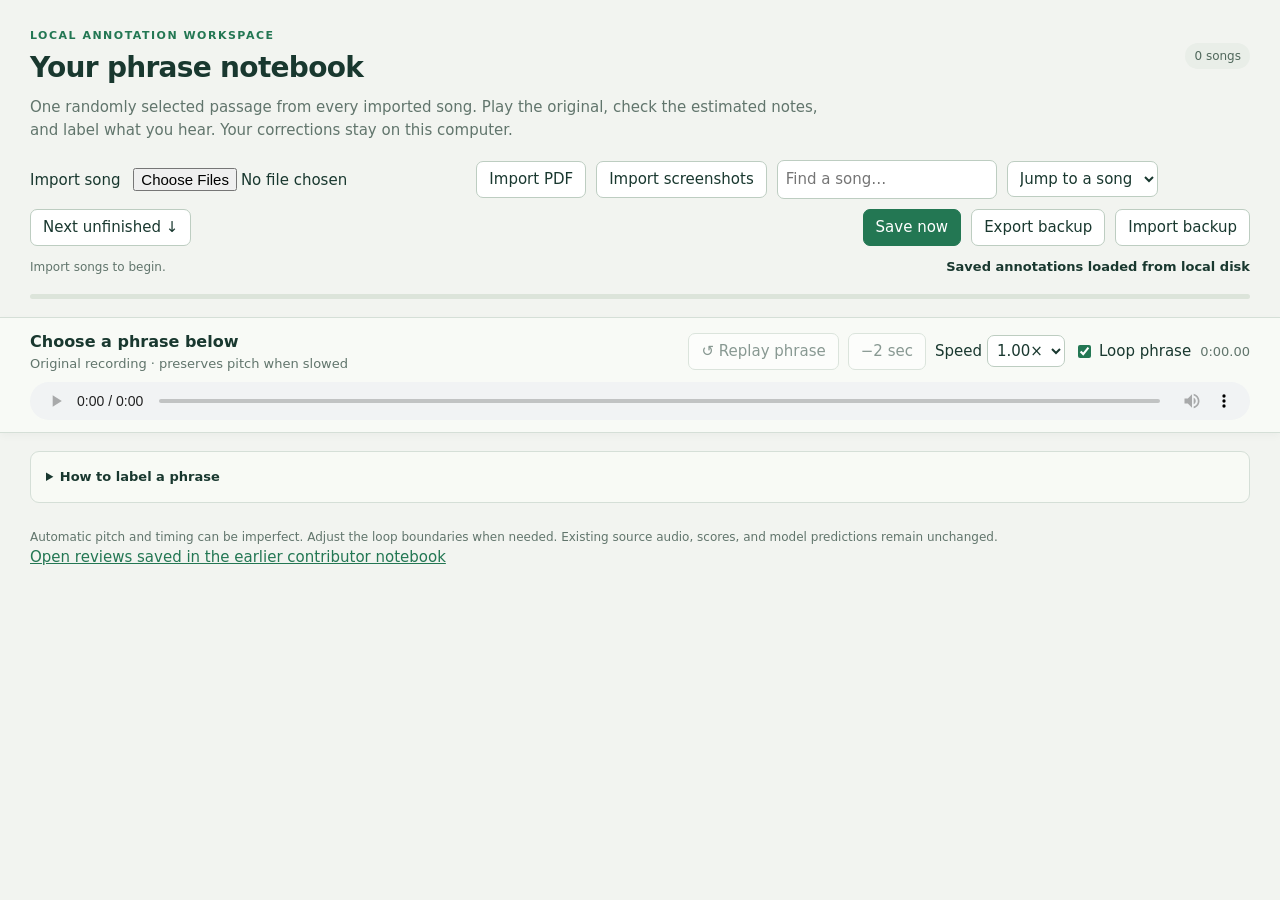
==== index.html @ 93562439 "Recover tied heads and filter accidental and beam shapes against each staff" ====
<!doctype html>
<html lang="en">
<head>
<meta charset="utf-8"><meta name="viewport" content="width=device-width, initial-scale=1">
<title>Phrase notebook · music annotation</title>
<style>
:root{color-scheme:light;--bg:#f2f4f0;--paper:#fff;--ink:#19382f;--muted:#61756c;--line:#d5dfd7;--green:#237753;--pale:#e5f0e7;--amber:#97610c;--soft:#fff3dc;--danger:#a33131;--shadow:0 6px 25px #18382b0b}
*{box-sizing:border-box}html{scroll-behavior:smooth;scroll-padding-top:230px}body{margin:0;background:var(--bg);color:var(--ink);font:15px/1.5 system-ui,-apple-system,"Segoe UI",sans-serif}button,input,select,textarea{font:inherit}button,select,input[type=number],input[type=search],input[type=text],textarea{border:1px solid #bdcdc1;border-radius:7px;background:white;color:var(--ink)}button{padding:8px 12px;cursor:pointer;line-height:1.3}button:hover{border-color:var(--green);background:#f0f6ef}button:focus-visible,a:focus-visible,input:focus-visible,select:focus-visible,textarea:focus-visible{outline:3px solid #8ab99b;outline-offset:2px}button:disabled{opacity:.5;cursor:default}button.primary{background:var(--green);color:white;border-color:var(--green)}button.primary:hover{background:#1b6445}input,select{padding:7px 8px}input[type=checkbox]{accent-color:var(--green)}textarea{padding:9px;resize:vertical}a{color:var(--green)}h1,h2,h3,p{margin:0}h1{font-size:28px;letter-spacing:-.7px;line-height:1.2}h2{font-size:22px;letter-spacing:-.4px}h3{font-size:15px}.muted{color:var(--muted)}.small{font-size:12px}.row{display:flex;align-items:center;flex-wrap:wrap;gap:9px}.between{justify-content:space-between}.grow{flex:1}.pill{display:inline-flex;align-items:center;border-radius:99px;background:#e9eee8;color:#50685c;font-size:12px;padding:4px 9px;white-space:nowrap}.pill.warn{background:var(--soft);color:var(--amber)}.pill.good{background:#dcefdc;color:#2d663d}.top{max-width:1480px;margin:auto;padding:28px 30px 18px}.eyebrow{letter-spacing:1.5px;text-transform:uppercase;font-size:11px;font-weight:700;color:var(--green);margin-bottom:6px}.intro{max-width:800px;margin-top:12px}.toolbar{margin-top:19px;gap:10px}.toolbar input{min-width:220px}.toolbar select{max-width:310px}.save-status{font-weight:600;font-size:13px}.save-status.error{color:var(--danger)}.save-status.pending{color:var(--amber)}.progress-track{height:5px;background:#dce4da;border-radius:4px;margin-top:17px;overflow:hidden}.progress-track span{display:block;background:var(--green);height:100%;transition:width .2s;width:0}.player-shell{position:sticky;top:0;z-index:20;background:#f8faf6f5;backdrop-filter:blur(12px);border-top:1px solid var(--line);border-bottom:1px solid var(--line);box-shadow:0 3px 8px #00000008}.player{max-width:1480px;margin:auto;padding:12px 30px}.player audio{display:block;width:100%;height:38px;margin-top:9px}.player-title{font-weight:700;font-size:16px}.time-display{font-variant-numeric:tabular-nums;font-size:13px;color:var(--muted)}.speed-label,.loop-label{display:flex;gap:5px;align-items:center}.player select{padding:5px}.notice{max-width:1420px;margin:14px auto 0;padding:13px 17px;border:1px solid #d3ad5c;background:#fff3da;border-radius:9px;color:#664a18}.notice[hidden]{display:none}main{max-width:1480px;margin:auto;padding:18px 30px 80px}.clip{background:white;border:1px solid var(--line);border-radius:14px;margin:0 0 24px;box-shadow:var(--shadow);overflow:hidden;scroll-margin-top:185px}.clip-header{padding:20px 24px 16px;border-bottom:1px solid var(--line)}.clip-order{font-size:12px;text-transform:uppercase;letter-spacing:1px;color:var(--muted);margin-bottom:3px}.clip-title-line{display:flex;gap:15px;align-items:center;justify-content:space-between}.clip-info{margin-top:9px;max-width:1100px;font-size:13px;color:var(--muted)}.clip-controls{margin-top:14px}.boundary{display:flex;align-items:center;gap:5px;color:var(--muted);font-size:12px}.boundary input{width:86px;padding:5px;font-variant-numeric:tabular-nums}.boundary button{padding:5px 8px}.clip-body{padding:18px 24px 22px}.lyrics{background:#f5f7f2;border:1px solid #e2e7dd;border-radius:8px;padding:12px 15px;margin-bottom:15px}.lyrics summary{cursor:pointer;font-weight:600}.lyric-line{padding-top:9px;max-width:1100px}.lyric-line button{font-size:11px;padding:3px 6px;margin-right:6px}.score-wrap{background:#fff;overflow-x:auto;border:1px solid #e1e7df;border-radius:8px;margin-bottom:12px}.score{position:relative;width:100%;min-width:650px}.score>img{display:block;width:100%;height:auto}.score .head-hit{position:absolute;transform:translate(-50%,-50%);padding:0;background:transparent;border:2px solid transparent;border-radius:5px;min-width:13px;min-height:15px;width:1.5%;height:8%;max-height:35px}.score .head-hit:hover,.score .head-hit.selected{border-color:#377d62;background:#2f9d5c25}.score .head-hit.playing{background:#49bd4c45;border-color:#38923d}.score-label{position:absolute;transform:translate(-50%,-50%);font-size:clamp(10px,1vw,13px);padding:2px 5px;line-height:1.2;border:1px solid #d1dcd3;border-radius:4px;max-width:105px;white-space:nowrap;overflow:hidden;text-overflow:ellipsis;color:#527160;background:#f1f6ee;min-width:18px;min-height:18px}.score-label.edited{color:#1b6445;border-color:#91b8a0;background:#e9f5e9}.score-label.uncertain{color:#8a5a12;background:#fff2d9;border-color:#dfc38a}.score-label.selected{outline:2px solid #367959;outline-offset:1px}.score-label.playing{background:#b5e7b4;border-color:#318333}.reference-note{font-size:12px;color:var(--muted);margin-bottom:12px}.table-wrap{overflow:auto;max-height:440px;border:1px solid var(--line);border-radius:9px;scrollbar-gutter:stable}table{border-collapse:separate;border-spacing:0;width:100%;min-width:1010px;font-size:13px}thead{position:sticky;top:0;z-index:2;background:#f2f6ee}th{font-weight:600;color:#506757;text-align:left;padding:10px 8px;border-bottom:1px solid var(--line);white-space:nowrap}td{padding:7px 7px;border-bottom:1px solid #e7ece5;vertical-align:top}tr:last-child td{border-bottom:0}tr.selected td{background:#eef6e9}tr.playing td{box-shadow:inset 0 2px #b8dfb9,inset 0 -2px #b8dfb9}td input,td select{width:100%;min-width:65px;padding:6px;font-size:13px}td input.syllable{min-width:145px}td input.pitch{min-width:75px;width:90px}td select.relation{min-width:160px}td select.status{min-width:118px}.note-number{padding:5px 8px;background:#edf3e9;border-color:#d2dfce;font-variant-numeric:tabular-nums}.reference-pitch{font-weight:650;font-size:14px}.reference-time{font-size:11px;color:var(--muted);white-space:nowrap}.suggestion{font-size:11px;color:#7a735f;max-width:170px;margin-top:4px;line-height:1.3}.suggestion button{font-size:10px;padding:2px 4px;border:0;color:#7e642f;background:#fbf5e8;margin-left:3px}.row-comment{min-width:110px;font-size:12px}td.comment-cell input{min-width:130px}.card-footer{margin-top:15px;display:flex;align-items:center;justify-content:space-between;gap:12px;flex-wrap:wrap}.reviewed-label{display:flex;align-items:center;gap:7px;font-size:14px}.clip-comment{width:100%;margin-top:12px;min-height:45px;font-size:13px}.empty{padding:60px 20px;text-align:center;color:var(--muted)}.loading{padding:40px;text-align:center}.added-note{margin:12px 0;border:1px dashed #bad0bd;border-radius:8px;padding:12px;background:#f6f9f2}.added-note .row{align-items:flex-end}.added-note label{display:flex;flex-direction:column;font-size:12px;gap:4px}.added-note input[type=number]{width:90px}.added-note input[type=text]{width:150px}.added-note select{max-width:170px}.delete-added{color:var(--danger)}.help{padding:15px;border:1px solid var(--line);border-radius:9px;background:#f8faf5;margin-bottom:18px;font-size:13px}.help summary{cursor:pointer;font-weight:600}.help p{margin-top:8px;max-width:1050px}.save-mark{color:var(--green)}.nowrap{white-space:nowrap}[hidden]{display:none!important}footer{margin-top:25px;font-size:12px;color:var(--muted)}
@media(max-width:760px){.top{padding:22px 15px 15px}.player{padding:10px 15px}main{padding:15px 12px 70px}.clip-header,.clip-body{padding:15px}.clip-title-line{align-items:flex-start}h1{font-size:24px}h2{font-size:20px}.toolbar{align-items:stretch}.toolbar input{min-width:160px;width:100%}.toolbar select{max-width:none;width:100%}.player-title{font-size:14px}.clip-controls{gap:7px}.boundary{flex-wrap:wrap}.notice{margin:10px 12px}.score-label{font-size:10px}.clip{scroll-margin-top:210px}}
</style>
</head>
<body>


<header class="top">
 <div class="row between"><div><div class="eyebrow">Local annotation workspace</div><h1>Your phrase notebook</h1></div><span class="pill" id="overallCount">Loading songs…</span></div>
 <p class="intro muted">One randomly selected passage from every imported song. Play the original, check the estimated notes, and label what you hear. Your corrections stay on this computer.</p>
 <div class="row toolbar"><label class="primary">Import song <input type="file" id="songs" multiple accept="audio/*"></label><button type="button" data-picker="score">Import PDF</button><button type="button" data-picker="images">Import screenshots</button><input type="file" hidden id="scoreFirst" multiple accept=".pdf,.musicxml,.xml,.png,.jpg,.jpeg,.webp" title="Choose a score or select screenshot pages together in filename order"><label id="pairSongLabel" hidden>Import matching song <input type="file" id="pairSong" accept="audio/*"></label><input id="search" type="search" aria-label="Find a song" placeholder="Find a song…"><select id="jump" aria-label="Jump to a song"><option value="">Jump to a song</option></select><button id="next">Next unfinished ↓</button><span class="grow"></span><button id="save" class="primary">Save now</button><button id="export">Export backup</button><button id="import">Import backup</button><input id="importFile" type="file" accept="application/json,.json" hidden></div>
 <div class="row between" style="margin-top:11px"><span id="progressText" class="muted small">Preparing your workspace…</span><span id="saveStatus" class="save-status" role="status" aria-live="polite">Connecting to local storage…</span></div>
 <div class="progress-track" aria-hidden="true"><span id="progressBar"></span></div>
</header>
<section class="player-shell" aria-label="Shared audio player"><div class="player">
 <div class="row"><div class="grow"><div id="playerTitle" class="player-title">Choose a phrase below</div><div id="playerRange" class="time-display">Original recording · preserves pitch when slowed</div></div><button id="replay" disabled>↺ Replay phrase</button><button id="back" disabled>−2 sec</button><label class="speed-label">Speed <select id="speed" aria-label="Playback speed"><option value="0.5">0.50×</option><option value="0.65">0.65×</option><option value="0.75">0.75×</option><option value="0.85">0.85×</option><option value="1" selected>1.00×</option></select></label><label class="loop-label"><input type="checkbox" id="loop" checked> Loop phrase</label><span id="clock" class="time-display">0:00.00</span></div>
 <audio id="audio" controls preload="metadata"></audio>
</div></section>
<div id="recovery" class="notice" hidden><p id="recoveryText"></p><div class="row" style="margin-top:8px"><button id="restoreBackup">Restore browser backup</button><button id="keepDisk">Keep saved disk copy</button><button id="exportRecovery">Export browser backup first</button></div></div>
<div id="conflict" class="notice" hidden><p>Another window saved newer work. Autosave is paused to avoid overwriting it. Export your current work before reloading the saved copy.</p><div class="row" style="margin-top:8px"><button id="exportConflict">Export my current work</button><button id="reloadDisk">Reload saved copy</button></div></div>
<div id="message" class="notice" role="alert" hidden></div>
<main><details class="help"><summary>How to label a phrase</summary><p>Click a numbered marker above the staff to select its note. Enter the syllable you hear, then choose whether it starts a new syllable, repeats the pitch, continues the same note, or moves to a new pitch on the same syllable. Keep a repeated label on each note of a run. A tie across a barline is one continuing note.</p><p>Automatic suggestions are shown separately and are never marked correct for you. Use “Uncertain” when needed. The written pitch belongs to the supplied score; you can record a different sung pitch without changing that score. Add a missing sung note if the reference omits it. Mark a phrase reviewed when you have finished listening and checking it.</p><p>Edits are saved automatically to local disk while the server is running, with a browser recovery copy and downloadable backups. Annotations are not automatically used for training.</p></details><div id="clips" class="loading">Loading phrases and your saved annotations…</div><footer>Automatic pitch and timing can be imperfect. Adjust the loop boundaries when needed. Existing source audio, scores, and model predictions remain unchanged.</footer><p><a href="legacy.html">Open reviews saved in the earlier contributor notebook</a></p></main>
<script src="vendor/abcjs-basic-min.js"></script><script>
'use strict';
const $=id=>document.getElementById(id),audio=$('audio'),esc=v=>String(v??'').replace(/[&<>"']/g,c=>({'&':'&amp;','<':'&lt;','>':'&gt;','"':'&quot;',"'":'&#39;'}[c]));
const KEY='musicsheet-contributor-notebook-v2',RELATIONS=[['unknown','Uncertain relationship'],['syllabic_attack','New attack (default)'],['repeat','Same pitch, new attack'],['melisma_transition','Same syllable, new pitch'],['continuation','Continue same note'],['instrumental','Non-vocal / instrumental']],STATUSES=[['unreviewed','Not reviewed'],['confirmed','Confirmed by me'],['uncertain','Uncertain'],['omit','Omit from vocal line']];
let manifest,clips=[],clipMap=new Map(),noteMap=new Map(),state={records:{},clips:{},settings:{}},revision=0,dirty=false,changeSeq=0,saving=false,saveTimer=null,conflicted=false,recovering=false,recoveryCopy=null,active=null,selected=null,loadToken=0,lastActiveSignature='',lastBackupWarning=false;
const stamp=n=>{n=Math.max(0,Number(n)||0);return `${Math.floor(n/60)}:${(n%60).toFixed(2).padStart(5,'0')}`};
const opts=(values,current)=>values.map(([value,label])=>`<option value="${esc(value)}" ${value===current?'selected':''}>${esc(label)}</option>`).join('');
function announce(text,error=false){$('message').textContent=text;$('message').hidden=!text;if(error)$('message').scrollIntoView({block:'nearest'})}
function status(text,kind=''){$('saveStatus').textContent=text;$('saveStatus').className='save-status '+kind}
function validData(d){return d&&typeof d==='object'&&!Array.isArray(d)&&d.records&&typeof d.records==='object'&&!Array.isArray(d.records)&&d.clips&&typeof d.clips==='object'&&!Array.isArray(d.clips)&&(!d.settings||(typeof d.settings==='object'&&!Array.isArray(d.settings)))}
function copy(v){return JSON.parse(JSON.stringify(v))}
function withRelationDefault(r={}){return r.relation?r:{...r,relation:'syllabic_attack',relation_source:'annotation_default'}}
function record(id){return withRelationDefault(state.records[id])}
function clipState(id){return state.clips[id]||{}}
function bounds(clip){const s=clipState(clip.id);return {start:Number.isFinite(+s.start_s)?+s.start_s:clip.start_s,end:Number.isFinite(+s.end_s)?+s.end_s:clip.end_s}}
function backup(){if(recovering)return false;try{localStorage.setItem(KEY,JSON.stringify({schema_version:1,manifest_version:manifest?.version,revision,dirty,updated_at:new Date().toISOString(),data:state}));return true}catch(e){if(!lastBackupWarning){announce('Browser recovery storage is unavailable. Disk saving still works while the local server is connected. Export a backup before closing.');lastBackupWarning=true}return false}}
function changed(){dirty=true;changeSeq++;backup();status(conflicted?'Save conflict — export or reload':recovering?'Choose which saved copy to use':'Unsaved changes · browser recovery updated','pending');clearTimeout(saveTimer);if(!conflicted&&!recovering)saveTimer=setTimeout(save,650);updateProgress()}
async function save(){clearTimeout(saveTimer);if(!dirty){if(!saving&&!conflicted&&!recovering)status('Saved to local disk');return}if(saving||conflicted||recovering)return;saving=true;const seq=changeSeq;status('Saving to local disk…','pending');try{const res=await writeReview(revision,copy(state));const payload=res;if(res.status===409){conflicted=true;$('conflict').hidden=false;status('Save conflict · autosave paused','error');return}if(!res.ok)throw Error(payload.error||`Save failed (${res.status})`);if(!Number.isInteger(payload.revision))throw Error('Save response did not include a revision');revision=payload.revision;if(seq===changeSeq)dirty=false;backup();status(dirty?'Newer edits waiting to save…':'Saved to local disk · '+new Date().toLocaleTimeString([], {hour:'2-digit',minute:'2-digit'}),dirty?'pending':'')}catch(e){status('Not saved to disk · browser backup only','error');announce('Local disk save failed: '+e.message+'. Keep this tab open or export a backup. “Save now” retries.')}finally{saving=false;if(dirty&&!conflicted&&!recovering&&seq!==changeSeq)saveTimer=setTimeout(save,100)}}
function metadata(clip,n){return {clip_id:clip.id,song_id:clip.song_id,note_id:n.id,reference_pitch:n.pitch,reference_midi:n.midi,reference_measure:n.measure,source_start_s:n.start_s,source_end_s:n.end_s,source_hashes:clip.source_hashes||{}}}
function editNote(clip,id,field,value){const n=noteMap.get(id)?.note;if(!n)return;state.records[id]={...metadata(clip,n),...record(id),[field]:value,...(field==='relation'?{relation_source:'user_explicit'}:{}),updated_at:new Date().toISOString()};changed();updateMarkers(id)}
function editClip(id,field,value){state.clips[id]={...clipState(id),[field]:value,updated_at:new Date().toISOString()};changed()}
function noteRow(clip,n){const r=record(n.id),suggest=n.suggested_label&&n.suggested_label!=='?'?n.suggested_label:'';return `<tr data-note-row="${esc(n.id)}"><td><button class="note-number" data-select="${esc(n.id)}" aria-label="Select note ${esc(n.index)}">${esc(n.index)}</button>${clip.pdfReference && /:[0-9a-f]{8}-[0-9a-f-]{27}$/i.test(n.id)?'<button data-remove-pin="'+esc(n.id)+'">Remove marker</button>':''}</td><td><div class="reference-pitch">${esc(n.pitch||'Unknown')}</div><div class="reference-time">${stamp(n.start_s)}</div></td><td><input class="syllable" type="text" data-field="syllable" data-note="${esc(n.id)}" value="${esc(r.syllable||'')}" placeholder="What you hear" aria-label="Syllable for note ${n.index}"><div class="suggestion">${suggest?`Suggestion: ${esc(suggest)} <button data-use="${esc(n.id)}">Use</button>`:'No automatic suggestion'}</div></td><td><input class="pitch" type="text" data-field="sung_pitch" data-note="${esc(n.id)}" value="${esc(r.sung_pitch||'')}" placeholder="e.g. B♭3" aria-label="Sung pitch override for note ${n.index}"></td><td><select class="relation" data-field="relation" data-note="${esc(n.id)}" aria-label="Relationship for note ${n.index}">${opts(RELATIONS,r.relation||'syllabic_attack')}</select></td><td><select class="status" data-field="status" data-note="${esc(n.id)}" aria-label="Review status for note ${n.index}">${opts(STATUSES,r.status||'unreviewed')}</select></td><td class="comment-cell"><input type="text" data-field="comment" data-note="${esc(n.id)}" value="${esc(r.comment||'')}" placeholder="Optional note" aria-label="Comment for note ${n.index}"></td></tr>`}
function addedHTML(clip){const list=Object.entries(state.records).filter(([id,r])=>r.clip_id===clip.id&&r.added);return list.map(([id,r])=>`<div class="added-note" data-added="${esc(id)}"><div class="row"><span class="pill">Added sung note</span><label>Start (seconds)<input type="number" min="0" step="0.01" data-added-field="start_s" data-id="${esc(id)}" value="${esc(r.start_s??'')}"></label><label>End (seconds)<input type="number" min="0" step="0.01" data-added-field="end_s" data-id="${esc(id)}" value="${esc(r.end_s??'')}"></label><label>Pitch<input type="text" data-added-field="sung_pitch" data-id="${esc(id)}" value="${esc(r.sung_pitch||'')}" placeholder="e.g. F4"></label><label>Syllable<input type="text" data-added-field="syllable" data-id="${esc(id)}" value="${esc(r.syllable||'')}" placeholder="What you hear"></label><label>Relationship<select data-added-field="relation" data-id="${esc(id)}">${opts(RELATIONS,r.relation||'syllabic_attack')}</select></label><label>Status<select data-added-field="status" data-id="${esc(id)}">${opts(STATUSES,r.status||'uncertain')}</select></label><button data-hear-added="${esc(id)}">Hear</button><button class="delete-added" data-delete-added="${esc(id)}" aria-label="Remove added note">Remove</button></div></div>`).join('')}
function imageHTML(image){const width=image.width||1200,height=image.height||400;return `<div class="score-wrap"><div class="score"><img loading="lazy" src="${esc(image.url)}" width="${width}" height="${height}" alt="Estimated melody">${(image.notes||[]).map(n=>{const r=record(n.id),text=r.syllable||String(n.number ?? ((noteMap.get(n.id)?.note.index)||'?'));const x=n.label_x??n.x,y=n.label_y??Math.max(12,n.y-30);return `<button class="score-label ${r.syllable?'edited':''} ${r.status==='uncertain'?'uncertain':''}" data-select="${esc(n.id)}" data-marker="${esc(n.id)}" style="left:${x/width*100}%;top:${y/height*100}%" title="${esc(text)}" aria-label="Label for note ${esc(n.number??'')}: ${esc(text)}">${esc(text)}</button><button class="head-hit" data-select="${esc(n.id)}" data-head="${esc(n.id)}" style="left:${n.x/width*100}%;top:${n.y/height*100}%" aria-label="Select original note ${esc(n.number??'')}"></button>`}).join('')}</div></div>`}
function clipHTML(c,i){const b=bounds(c),saved=clipState(c.id);return `<article class="clip" id="clip-${i}" data-clip="${esc(c.id)}"><div class="clip-header"><div class="clip-order">Phrase ${i+1} of ${clips.length}</div><div class="clip-title-line"><h2>${esc(c.title)}</h2><span class="pill clip-progress" data-progress="${esc(c.id)}"></span></div><p class="clip-info">${esc(c.selection_note||'Randomly selected musical passage.')} <span class="nowrap">${stamp(c.start_s)}–${stamp(c.end_s)}</span></p><p class="clip-info"><b>${esc(c.score_role||'Reference score')}</b>${c.alignment_note?' · '+esc(c.alignment_note):''}</p><div class="row clip-controls"><button class="primary" data-play="${esc(c.id)}">▶ Play phrase</button><button data-context="${esc(c.id)}">Hear with context</button>${c.source_hashes?.score_sha256?'<a href="'+esc(originalAnnotatorURL(c.song_id,c.source_hashes.score_sha256))+'" target="_blank" rel="noopener">Open local original annotator</a>':''}${c.pdfReference&&c.fullScorePages?'<button data-recheck="'+esc(c.id)+'">Check for missing half notes</button>':''}<button data-more="${esc(c.id)}">Pick a random passage</button><button data-delete-song="${esc(c.id)}">Delete phrase</button><span class="grow"></span><label class="boundary">Loop start <input type="number" min="0" step="0.1" value="${b.start.toFixed(2)}" data-boundary="start_s" data-clip-id="${esc(c.id)}" aria-label="Loop start for ${esc(c.title)}"></label><label class="boundary">End <input type="number" min="0" step="0.1" value="${b.end.toFixed(2)}" data-boundary="end_s" data-clip-id="${esc(c.id)}" aria-label="Loop end for ${esc(c.title)}"></label><button data-reset-bounds="${esc(c.id)}" class="small">Reset loop</button></div></div><div class="clip-body"><div class="row"><button type="button" data-picker="score">Import PDF</button><button type="button" data-picker="images">Import screenshots</button><input type="file" hidden data-sheet="${esc(c.id)}" multiple accept=".pdf,.musicxml,.xml,.png,.jpg,.jpeg,.webp" title="Choose a score or select screenshot pages together in filename order"><label>Score starts in recording (s) <input type="number" data-offset step="0.1" value="0" style="width:6em"></label></div>${c.lyrics?.length?`<details class="lyrics"><summary>Extracted lyrics for this passage <span class="small muted">· automatic draft</span></summary>${c.lyrics.map(l=>`<div class="lyric-line"><button data-seek="${l.start_s}" data-song="${esc(c.id)}">${stamp(l.start_s)}</button>${esc(l.text)}${l.chunks?`<div class="small muted">${esc(l.chunks)}</div>`:''}</div>`).join('')}</details>`:'<p class="reference-note">No extracted lyric draft is available for this passage. Enter what you hear directly.</p>'}<p class="reference-note">Click a numbered label to select its note below. Check each estimated pitch against the recording. Relationships default to new attack; change repeats, runs, and continuations as needed. Tied printed heads can share a number.</p>${c.pdfReference?'<p>Click a numbered note to label it. To add a missing marker, pause at its attack. <label><input type="checkbox" data-place-pin> Place a missing marker</label></p>':''}${c.phraseImages&&!c.pdfReference?'<p>Estimated notes for this audio phrase</p>'+ (c.phraseImages.map(imageHTML).join('')||'<p>No stable pitches detected. Add a missing sung note below.</p>'):''}${c.phraseImages&&!c.pdfReference?'':c.images?.length?c.images.map((image,i)=>'<div data-score-page="'+i+'">'+imageHTML(image)+'</div>').join(''):'<p class="notice">Import the matching reference score above to annotate its written melody.</p>'}<div class="row between" style="margin:15px 0 8px"><h3>Note → syllable annotations</h3><span class="small muted">Auto-saves as you edit</span></div><details data-bulk><summary>Paste lyrics in note order</summary><p>Korean splits by syllable block; English splits by word. Use | between labels to set the groups yourself.</p><textarea data-lyrics-paste rows="3" aria-label="Lyrics to assign"></textarea><label><input type="checkbox" data-echoes> Include parenthesized lyrics</label><p data-preview aria-live="polite"></p><button data-assign disabled>Fill empty labels</button></details><div class="table-wrap"><table><thead><tr><th>#</th><th>Written note / source time</th><th>Your syllable</th><th>Sung pitch, if different</th><th>Relationship</th><th>Your review</th><th>Comment</th></tr></thead><tbody>${c.notes.filter(n=>!c.pdfReference||c.images.some(image=>image.notes.some(pin=>pin.id===n.id))).map(n=>noteRow(c,n)).join('')}</tbody></table></div><div data-added-list="${esc(c.id)}">${addedHTML(c)}</div><div class="card-footer"><button data-add="${esc(c.id)}">+ Add a missing sung note</button><label class="reviewed-label"><input type="checkbox" data-reviewed="${esc(c.id)}" ${saved.reviewed?'checked':''}> I have finished reviewing this phrase</label></div><textarea class="clip-comment" rows="2" data-clip-comment="${esc(c.id)}" placeholder="Anything about this phrase: missing words, an ad-lib, a timing issue, or something uncertain…" aria-label="Comments for ${esc(c.title)}">${esc(saved.comment||'')}</textarea></div></article>`}
function render(){noteMap=new Map();clips.forEach(c=>c.notes.forEach(n=>noteMap.set(n.id,{clip:c,note:n})));$('clips').className='';$('clips').innerHTML=clips.map(clipHTML).join('');$('jump').innerHTML='<option value="">Jump to a song</option>'+clips.map((c,i)=>`<option value="${i}">${i+1}. ${esc(c.title)}</option>`).join('');updateProgress();filter();highlight()}
function updateProgress(){if(!clips.length)return;const done=clips.filter(c=>clipState(c.id).reviewed).length;const total=clips.reduce((a,c)=>a+c.notes.length,0);const marked=clips.reduce((a,c)=>a+c.notes.filter(n=>['confirmed','uncertain','omit'].includes(record(n.id).status)).length,0);$('overallCount').textContent=`${clips.length} songs · ${total} note events`;$('progressText').textContent=`${done} / ${clips.length} phrases reviewed · ${marked} / ${total} notes assessed`;$('progressBar').style.width=(100*done/clips.length)+'%';document.querySelectorAll('[data-progress]').forEach(e=>{const c=clipMap.get(e.dataset.progress),n=c.notes.filter(n=>['confirmed','uncertain','omit'].includes(record(n.id).status)).length,complete=clipState(c.id).reviewed;e.textContent=complete?'✓ Phrase reviewed':`${n} / ${c.notes.length} notes assessed`;e.classList.toggle('good',!!complete)})}
function updateMarkers(id){const r=record(id);document.querySelectorAll('[data-marker]').forEach(e=>{if(e.dataset.marker!==id)return;const n=noteMap.get(id)?.note;e.textContent=r.syllable||String(n?.index??'?');e.title=(r.syllable||'Unlabeled')+' · '+(r.status||'unreviewed');e.classList.toggle('edited',!!r.syllable);e.classList.toggle('uncertain',r.status==='uncertain')})}
function filter(){const q=$('search').value.toLowerCase().trim();document.querySelectorAll('[data-clip]').forEach(e=>{const c=clipMap.get(e.dataset.clip);e.hidden=!!q&&!c.title.toLowerCase().includes(q)})}
function scrollToClip(c){const i=clips.indexOf(c);$('search').value='';filter();$('jump').value=String(i);$('clip-'+i)?.scrollIntoView({behavior:'smooth',block:'start'})}
function speed(){audio.playbackRate=+$('speed').value;audio.preservesPitch=true;if('mozPreservesPitch'in audio)audio.mozPreservesPitch=true;if('webkitPreservesPitch'in audio)audio.webkitPreservesPitch=true}
function showPlayer(){if(!active)return;const b=bounds(active);$('playerTitle').textContent=active.title;$('playerRange').textContent=`Loop ${stamp(b.start)}–${stamp(b.end)} · original recording`;$('replay').disabled=false;$('back').disabled=false}
async function playClip(c,time=null,play=true,context=false){const token=++loadToken,wasSame=active?.id===c.id;active=c;showPlayer();const b=bounds(c),target=Math.max(0,time??b.start);if(context){$('loop').checked=false;state.settings.loop=false;changed()}if(!wasSame||!audio.getAttribute('src')){audio.pause();audio.src=c.audio_url;await new Promise((resolve,reject)=>{const ready=()=>{cleanup();resolve()},fail=()=>{cleanup();reject(Error('Audio could not load. Check that the local server is running.'))},cleanup=()=>{audio.removeEventListener('loadedmetadata',ready);audio.removeEventListener('error',fail)};audio.addEventListener('loadedmetadata',ready,{once:true});audio.addEventListener('error',fail,{once:true});audio.load()}).catch(e=>announce(e.message,true))}if(token!==loadToken)return;audio.currentTime=Math.min(target,Number.isFinite(audio.duration)?Math.max(0,audio.duration-.02):target);speed();if(play)try{await audio.play()}catch(e){announce('Press the audio play button to begin playback.')}highlight()}
function selectNote(id){const entry=noteMap.get(id);if(!entry)return;selected=id;const row=[...document.querySelectorAll('[data-note-row]')].find(e=>e.dataset.noteRow===id);document.querySelectorAll('.selected').forEach(e=>e.classList.remove('selected'));row?.classList.add('selected');document.querySelectorAll('[data-select]').forEach(e=>{if(e.dataset.select===id)e.classList.add('selected')});row?.scrollIntoView({block:'nearest',behavior:'smooth'});const input=row?.querySelector('.syllable');input?.focus({preventScroll:true});playClip(entry.clip,Math.max(bounds(entry.clip).start,entry.note.start_s-.25),false)}
function highlight(){if(!active)return;const t=audio.currentTime;const ids=new Set(active.notes.filter(n=>t>=n.start_s&&t<n.end_s).map(n=>n.id));const signature=active.id+':'+[...ids].join(',');$('clock').textContent=stamp(t);if(signature===lastActiveSignature)return;lastActiveSignature=signature;document.querySelectorAll('[data-head],[data-marker],[data-note-row]').forEach(e=>{const id=e.dataset.head||e.dataset.marker||e.dataset.noteRow;e.classList.toggle('playing',ids.has(id))})}
function addNote(c){const id=c.id+':added:'+crypto.randomUUID();const b=bounds(c),t=active?.id===c.id&&audio.currentTime>=b.start&&audio.currentTime<b.end?audio.currentTime:b.start;state.records[id]={added:true,note_id:id,clip_id:c.id,song_id:c.song_id,start_s:+t.toFixed(2),end_s:+Math.min(b.end,t+.3).toFixed(2),syllable:'',sung_pitch:'',relation:'syllabic_attack',relation_source:'annotation_default',status:'uncertain',source_hashes:c.source_hashes||{},updated_at:new Date().toISOString()};changed();refreshAdded(c);const el=[...document.querySelectorAll('[data-added]')].find(e=>e.dataset.added===id);el?.scrollIntoView({block:'nearest',behavior:'smooth'});el?.querySelector('[data-added-field="syllable"]')?.focus()}
function refreshAdded(c){const el=[...document.querySelectorAll('[data-added-list]')].find(e=>e.dataset.addedList===c.id);if(el)el.innerHTML=addedHTML(c)}
function download(data,name){const blob=new Blob([JSON.stringify(data,null,2)],{type:'application/json'}),url=URL.createObjectURL(blob),a=document.createElement('a');a.href=url;a.download=name;document.body.append(a);a.click();a.remove();setTimeout(()=>URL.revokeObjectURL(url),1000)}
function exported(data=state){return {schema_version:1,exported_at:new Date().toISOString(),dashboard_version:manifest?.version,selection_seed:manifest?.seed,revision,training_authorized:false,clips:clips.map(c=>({id:c.id,song_id:c.song_id,title:c.title,start_s:c.start_s,end_s:c.end_s,source_hashes:c.source_hashes})),data}}
function exportCurrent(){download(exported(),'phrase-annotations-'+new Date().toISOString().slice(0,10)+'.json')}
async function loadDisk(){return (await dbGet('settings','review'))||{revision:0,data:{records:{},clips:{},settings:{}}}}
function lockRecovery(locked){document.querySelectorAll('#clips input,#clips select,#clips textarea,#clips button').forEach(e=>e.disabled=locked);$('speed').disabled=locked;$('loop').disabled=locked;$('import').disabled=locked;$('save').disabled=locked}
function applyState(d){state={records:Object.fromEntries(Object.entries(d.records||{}).map(([id,r])=>[id,withRelationDefault(r)])),clips:d.clips||{},settings:d.settings||{}};$('speed').value=String(state.settings.speed||1);if(!$('speed').value)$('speed').value='1';$('loop').checked=state.settings.loop!==false;speed();render()}
document.addEventListener('click',e=>{const b=e.target.closest('button');if(!b)return;if(b.dataset.play)playClip(clipMap.get(b.dataset.play));if(b.dataset.context){const c=clipMap.get(b.dataset.context);playClip(c,Math.max(0,bounds(c).start-2),true,true)}if(b.dataset.select)selectNote(b.dataset.select);if(b.dataset.use){const entry=noteMap.get(b.dataset.use);editNote(entry.clip,entry.note.id,'syllable',entry.note.suggested_label);const row=[...document.querySelectorAll('[data-note-row]')].find(x=>x.dataset.noteRow===entry.note.id);if(row)row.querySelector('.syllable').value=entry.note.suggested_label}if(b.dataset.add)addNote(clipMap.get(b.dataset.add));if(b.dataset.deleteAdded){const r=state.records[b.dataset.deleteAdded];delete state.records[b.dataset.deleteAdded];changed();refreshAdded(clipMap.get(r.clip_id))}if(b.dataset.hearAdded){const r=state.records[b.dataset.hearAdded];playClip(clipMap.get(r.clip_id),Math.max(0,r.start_s-.3))}if(b.dataset.seek)playClip(clipMap.get(b.dataset.song),+b.dataset.seek);if(b.dataset.resetBounds){const c=clipMap.get(b.dataset.resetBounds);state.clips[c.id]={...clipState(c.id),start_s:c.start_s,end_s:c.end_s};changed();document.querySelectorAll('[data-boundary]').forEach(x=>{if(x.dataset.clipId===c.id)x.value=(x.dataset.boundary==='start_s'?c.start_s:c.end_s).toFixed(2)});showPlayer()}});
document.addEventListener('input',e=>{const el=e.target;if(el.dataset.note&&el.dataset.field){const entry=noteMap.get(el.dataset.note);editNote(entry.clip,el.dataset.note,el.dataset.field,el.value)}if(el.dataset.clipComment)editClip(el.dataset.clipComment,'comment',el.value);if(el.dataset.addedField){const numeric=['start_s','end_s'].includes(el.dataset.addedField),value=numeric?Number(el.value):el.value;if(numeric&&(!Number.isFinite(value)||value<0))return;state.records[el.dataset.id]={...record(el.dataset.id),[el.dataset.addedField]:value,...(el.dataset.addedField==='relation'?{relation_source:'user_explicit'}:{}),updated_at:new Date().toISOString()};changed()}});
document.addEventListener('change',e=>{const el=e.target;if(el.dataset.reviewed)editClip(el.dataset.reviewed,'reviewed',el.checked);if(el.dataset.boundary){const c=clipMap.get(el.dataset.clipId),b=bounds(c),value=Number(el.value),start=el.dataset.boundary==='start_s'?value:b.start,end=el.dataset.boundary==='end_s'?value:b.end;if(!Number.isFinite(value)||start<0||end<=start+.05){announce('Loop end must be after its start, and both values must be positive.');el.value=(el.dataset.boundary==='start_s'?b.start:b.end).toFixed(2);return}editClip(c.id,el.dataset.boundary,value);showPlayer()}});
$('search').oninput=filter;$('jump').onchange=()=>{if($('jump').value!=='')scrollToClip(clips[+$('jump').value])};$('next').onclick=()=>{const c=clips.find(c=>!clipState(c.id).reviewed);if(c)scrollToClip(c);else announce('All phrases are marked reviewed. Your notes are saved separately from training data.')};$('save').onclick=save;$('export').onclick=exportCurrent;$('exportConflict').onclick=exportCurrent;$('import').onclick=()=>$('importFile').click();
$('importFile').onchange=async()=>{const f=$('importFile').files[0];if(!f)return;try{if(f.size>10*1024*1024)throw Error('Backup is too large');const imported=JSON.parse(await f.text()),d=imported.data;if(imported.schema_version!==1||!validData(d))throw Error('This is not a supported annotation backup');const allowed=new Set(clips.map(c=>c.id)),records={},cs={};let skipped=0;for(const [id,r]of Object.entries(d.records)){if(!r||typeof r!=='object'||!allowed.has(r.clip_id)||(!noteMap.has(id)&&!r.added)){skipped++;continue}records[id]=r}for(const [id,r]of Object.entries(d.clips)){if(allowed.has(id)&&r&&typeof r==='object')cs[id]=r}const overlaps=Object.keys(records).filter(id=>state.records[id]);if(overlaps.length&&!confirm(`This backup replaces ${overlaps.length} existing note annotations. Export your current work first if needed. Continue?`))return;state={records:{...state.records,...records},clips:{...state.clips,...cs},settings:state.settings};changed();render();announce(`Imported ${Object.keys(records).length} note annotations.${skipped?' Skipped '+skipped+' entries from another selection.':''}`)}catch(e){announce('Could not import backup: '+e.message,true)}finally{$('importFile').value=''}};
$('speed').onchange=()=>{speed();state.settings.speed=+$('speed').value;changed()};$('loop').onchange=()=>{state.settings.loop=$('loop').checked;changed()};$('replay').onclick=()=>active&&playClip(active);$('back').onclick=()=>{if(active)audio.currentTime=Math.max(0,audio.currentTime-2)};audio.ontimeupdate=()=>{if(active&&$('loop').checked&&!audio.paused){const b=bounds(active);if(audio.currentTime>=b.end){audio.currentTime=b.start}}highlight()};audio.onended=()=>{if(active&&$('loop').checked)playClip(active)};audio.onerror=()=>announce('The recording could not load. Check that the local dashboard server is still running.');
$('restoreBackup').onclick=()=>{if(!recoveryCopy)return;applyState(recoveryCopy.data);recovering=false;$('recovery').hidden=true;lockRecovery(false);changed()};$('keepDisk').onclick=()=>{recovering=false;recoveryCopy=null;$('recovery').hidden=true;lockRecovery(false);dirty=false;backup();status('Saved disk copy loaded')};$('exportRecovery').onclick=()=>{if(recoveryCopy)download(exported(recoveryCopy.data),'phrase-browser-recovery.json')};$('reloadDisk').onclick=async()=>{try{const p=await loadDisk();revision=p.revision;conflicted=false;dirty=false;$('conflict').hidden=true;applyState(p.data);backup();status('Latest disk copy loaded')}catch(e){announce(e.message,true)}};
window.addEventListener('beforeunload',e=>{if(dirty){backup();e.preventDefault();e.returnValue=''}});document.addEventListener('visibilitychange',()=>{if(document.hidden&&dirty){backup();save()}});
async function init(){try{manifest={version:'contributor-v2',clips:await storedClips()};if(!Array.isArray(manifest.clips))throw Error('Dashboard has no clip list');clips=manifest.clips;clipMap=new Map(clips.map(c=>[c.id,c]));let cached;try{cached=JSON.parse(localStorage.getItem(KEY)||'null')}catch(e){}let disk;try{disk=await loadDisk();revision=disk.revision;applyState(disk.data);status('Saved annotations loaded from local disk')}catch(e){if(cached&&validData(cached.data)){applyState(cached.data);revision=Number.isInteger(cached.revision)?cached.revision:0;dirty=true;status('Offline · browser recovery loaded','error');announce('Local annotation storage is not reachable. Your browser recovery copy is loaded; export it before leaving.')}else{applyState({records:{},clips:{},settings:{}});status('Disk storage unavailable','error');announce(e.message+'. Edits will have a browser backup until disk saving reconnects.')}}if(disk&&cached?.dirty&&validData(cached.data)&&JSON.stringify(cached.data)!==JSON.stringify(disk.data)){recoveryCopy=cached;recovering=true;lockRecovery(true);$('recovery').hidden=false;$('recoveryText').textContent='This browser has unsaved work from '+new Date(cached.updated_at).toLocaleString()+'. Choose whether to restore it or keep the saved disk copy. The unsaved backup will not be overwritten until you choose.';status('Unsaved browser backup found','pending')}else if(disk){dirty=false;backup()}$('overallCount').textContent=clips.length+' songs';updateProgress()}catch(e){$('clips').className='empty';$('clips').textContent='Could not open the annotation notebook: '+e.message;status('Workspace failed to load','error')}}
</script><script src="printed-alignment.js?v=5"></script><script src="app.js?v=17"></script>
</body></html>
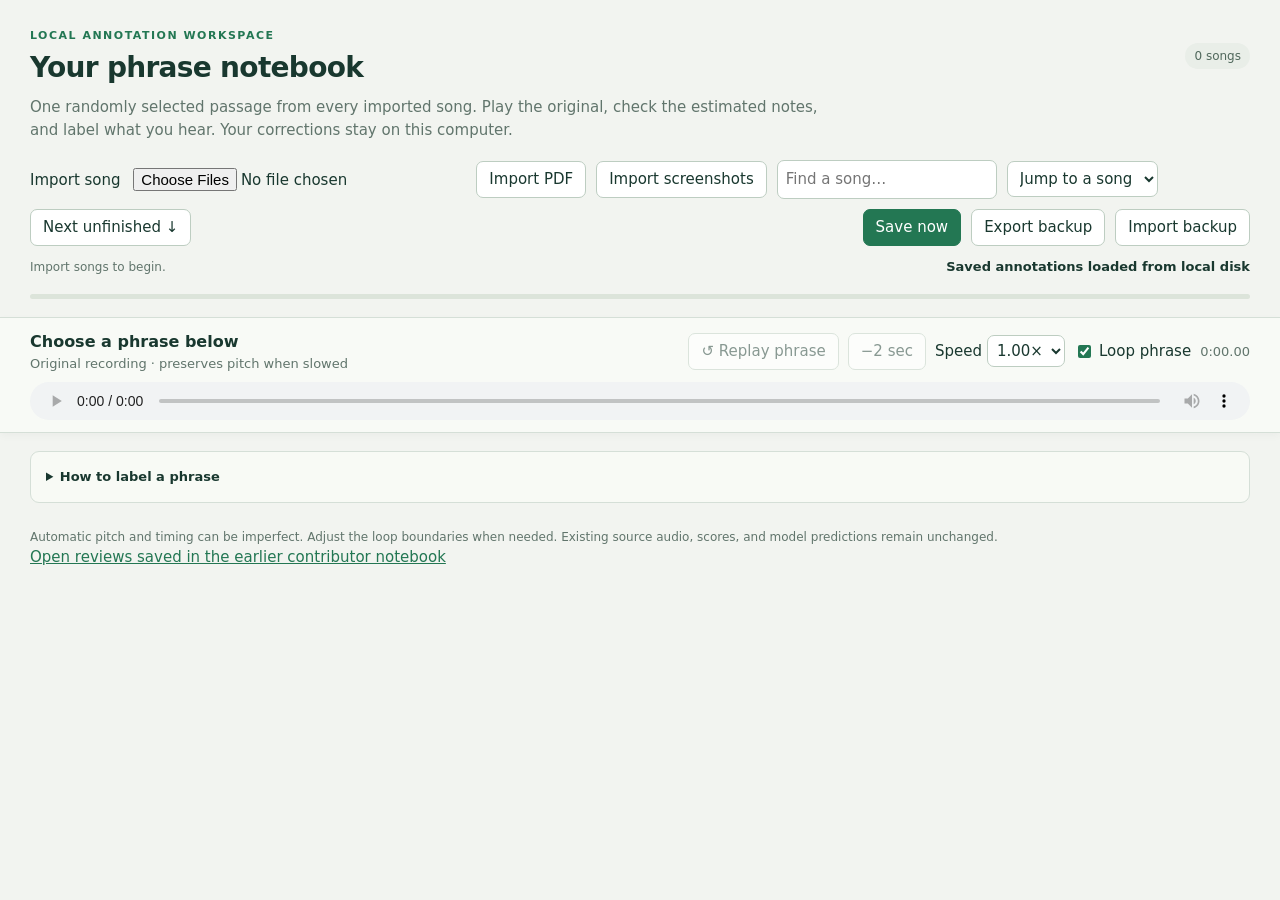
==== commit d856c053: "Detect tied open noteheads and reject the gap between final bar strokes" ====
--- a/index.html
+++ b/index.html
@@ -79,5 +79,5 @@
 $('restoreBackup').onclick=()=>{if(!recoveryCopy)return;applyState(recoveryCopy.data);recovering=false;$('recovery').hidden=true;lockRecovery(false);changed()};$('keepDisk').onclick=()=>{recovering=false;recoveryCopy=null;$('recovery').hidden=true;lockRecovery(false);dirty=false;backup();status('Saved disk copy loaded')};$('exportRecovery').onclick=()=>{if(recoveryCopy)download(exported(recoveryCopy.data),'phrase-browser-recovery.json')};$('reloadDisk').onclick=async()=>{try{const p=await loadDisk();revision=p.revision;conflicted=false;dirty=false;$('conflict').hidden=true;applyState(p.data);backup();status('Latest disk copy loaded')}catch(e){announce(e.message,true)}};
 window.addEventListener('beforeunload',e=>{if(dirty){backup();e.preventDefault();e.returnValue=''}});document.addEventListener('visibilitychange',()=>{if(document.hidden&&dirty){backup();save()}});
 async function init(){try{manifest={version:'contributor-v2',clips:await storedClips()};if(!Array.isArray(manifest.clips))throw Error('Dashboard has no clip list');clips=manifest.clips;clipMap=new Map(clips.map(c=>[c.id,c]));let cached;try{cached=JSON.parse(localStorage.getItem(KEY)||'null')}catch(e){}let disk;try{disk=await loadDisk();revision=disk.revision;applyState(disk.data);status('Saved annotations loaded from local disk')}catch(e){if(cached&&validData(cached.data)){applyState(cached.data);revision=Number.isInteger(cached.revision)?cached.revision:0;dirty=true;status('Offline · browser recovery loaded','error');announce('Local annotation storage is not reachable. Your browser recovery copy is loaded; export it before leaving.')}else{applyState({records:{},clips:{},settings:{}});status('Disk storage unavailable','error');announce(e.message+'. Edits will have a browser backup until disk saving reconnects.')}}if(disk&&cached?.dirty&&validData(cached.data)&&JSON.stringify(cached.data)!==JSON.stringify(disk.data)){recoveryCopy=cached;recovering=true;lockRecovery(true);$('recovery').hidden=false;$('recoveryText').textContent='This browser has unsaved work from '+new Date(cached.updated_at).toLocaleString()+'. Choose whether to restore it or keep the saved disk copy. The unsaved backup will not be overwritten until you choose.';status('Unsaved browser backup found','pending')}else if(disk){dirty=false;backup()}$('overallCount').textContent=clips.length+' songs';updateProgress()}catch(e){$('clips').className='empty';$('clips').textContent='Could not open the annotation notebook: '+e.message;status('Workspace failed to load','error')}}
-</script><script src="printed-alignment.js?v=5"></script><script src="app.js?v=17"></script>
+</script><script src="printed-alignment.js?v=6"></script><script src="app.js?v=17"></script>
 </body></html>
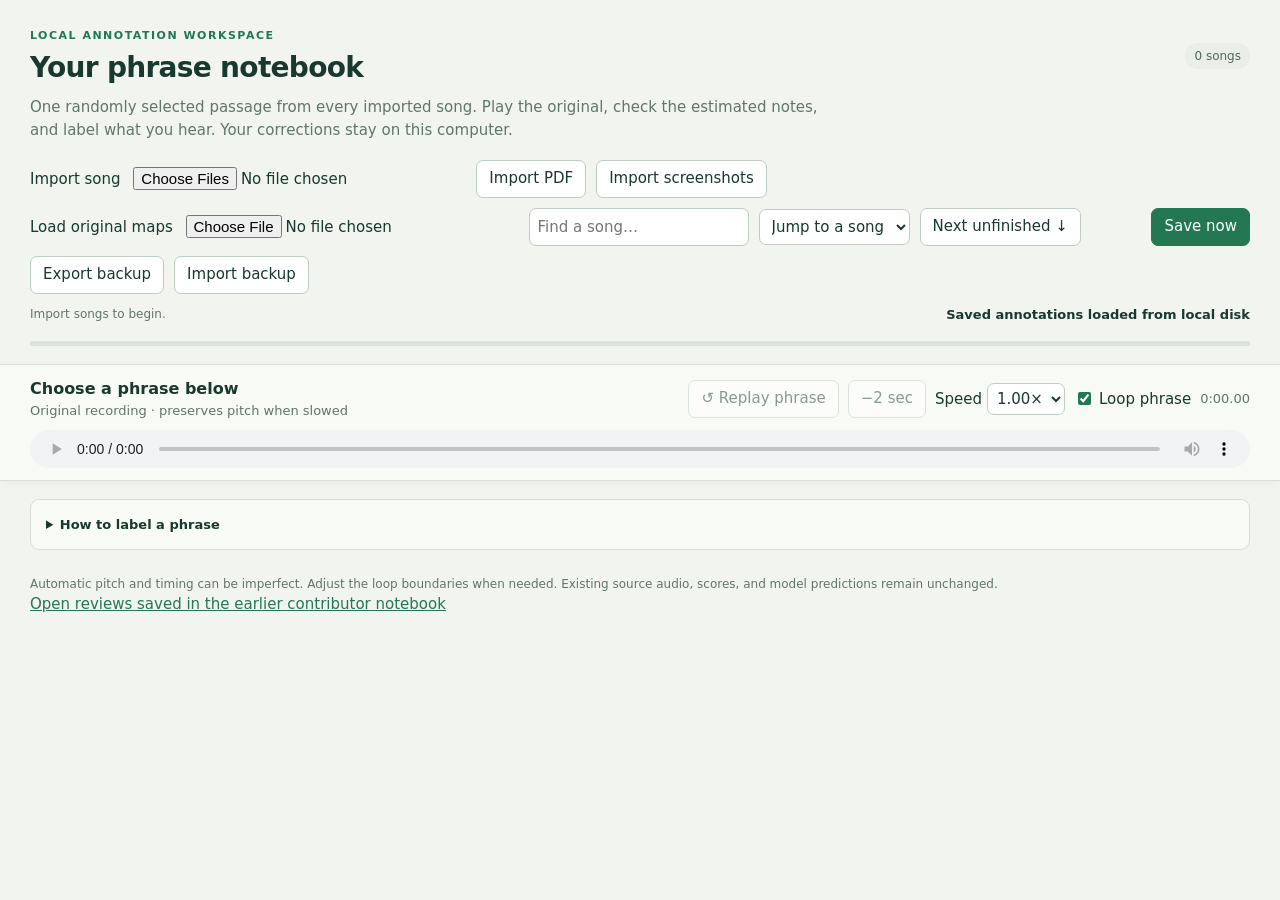
==== commit b428acb6: "Import canonical 17-song maps with shared tie identities and original recording times" ====
--- a/index.html
+++ b/index.html
@@ -15,7 +15,7 @@
 <header class="top">
  <div class="row between"><div><div class="eyebrow">Local annotation workspace</div><h1>Your phrase notebook</h1></div><span class="pill" id="overallCount">Loading songs…</span></div>
  <p class="intro muted">One randomly selected passage from every imported song. Play the original, check the estimated notes, and label what you hear. Your corrections stay on this computer.</p>
- <div class="row toolbar"><label class="primary">Import song <input type="file" id="songs" multiple accept="audio/*"></label><button type="button" data-picker="score">Import PDF</button><button type="button" data-picker="images">Import screenshots</button><input type="file" hidden id="scoreFirst" multiple accept=".pdf,.musicxml,.xml,.png,.jpg,.jpeg,.webp" title="Choose a score or select screenshot pages together in filename order"><label id="pairSongLabel" hidden>Import matching song <input type="file" id="pairSong" accept="audio/*"></label><input id="search" type="search" aria-label="Find a song" placeholder="Find a song…"><select id="jump" aria-label="Jump to a song"><option value="">Jump to a song</option></select><button id="next">Next unfinished ↓</button><span class="grow"></span><button id="save" class="primary">Save now</button><button id="export">Export backup</button><button id="import">Import backup</button><input id="importFile" type="file" accept="application/json,.json" hidden></div>
+ <div class="row toolbar"><label class="primary">Import song <input type="file" id="songs" multiple accept="audio/*"></label><button type="button" data-picker="score">Import PDF</button><button type="button" data-picker="images">Import screenshots</button><input type="file" hidden id="scoreFirst" multiple accept=".pdf,.musicxml,.xml,.png,.jpg,.jpeg,.webp" title="Choose a score or select screenshot pages together in filename order"><label>Load original maps <input type="file" id="mapFile" accept=".json"></label><label id="pairSongLabel" hidden>Import matching song <input type="file" id="pairSong" accept="audio/*"></label><input id="search" type="search" aria-label="Find a song" placeholder="Find a song…"><select id="jump" aria-label="Jump to a song"><option value="">Jump to a song</option></select><button id="next">Next unfinished ↓</button><span class="grow"></span><button id="save" class="primary">Save now</button><button id="export">Export backup</button><button id="import">Import backup</button><input id="importFile" type="file" accept="application/json,.json" hidden></div>
  <div class="row between" style="margin-top:11px"><span id="progressText" class="muted small">Preparing your workspace…</span><span id="saveStatus" class="save-status" role="status" aria-live="polite">Connecting to local storage…</span></div>
  <div class="progress-track" aria-hidden="true"><span id="progressBar"></span></div>
 </header>
@@ -51,7 +51,7 @@
 function noteRow(clip,n){const r=record(n.id),suggest=n.suggested_label&&n.suggested_label!=='?'?n.suggested_label:'';return `<tr data-note-row="${esc(n.id)}"><td><button class="note-number" data-select="${esc(n.id)}" aria-label="Select note ${esc(n.index)}">${esc(n.index)}</button>${clip.pdfReference && /:[0-9a-f]{8}-[0-9a-f-]{27}$/i.test(n.id)?'<button data-remove-pin="'+esc(n.id)+'">Remove marker</button>':''}</td><td><div class="reference-pitch">${esc(n.pitch||'Unknown')}</div><div class="reference-time">${stamp(n.start_s)}</div></td><td><input class="syllable" type="text" data-field="syllable" data-note="${esc(n.id)}" value="${esc(r.syllable||'')}" placeholder="What you hear" aria-label="Syllable for note ${n.index}"><div class="suggestion">${suggest?`Suggestion: ${esc(suggest)} <button data-use="${esc(n.id)}">Use</button>`:'No automatic suggestion'}</div></td><td><input class="pitch" type="text" data-field="sung_pitch" data-note="${esc(n.id)}" value="${esc(r.sung_pitch||'')}" placeholder="e.g. B♭3" aria-label="Sung pitch override for note ${n.index}"></td><td><select class="relation" data-field="relation" data-note="${esc(n.id)}" aria-label="Relationship for note ${n.index}">${opts(RELATIONS,r.relation||'syllabic_attack')}</select></td><td><select class="status" data-field="status" data-note="${esc(n.id)}" aria-label="Review status for note ${n.index}">${opts(STATUSES,r.status||'unreviewed')}</select></td><td class="comment-cell"><input type="text" data-field="comment" data-note="${esc(n.id)}" value="${esc(r.comment||'')}" placeholder="Optional note" aria-label="Comment for note ${n.index}"></td></tr>`}
 function addedHTML(clip){const list=Object.entries(state.records).filter(([id,r])=>r.clip_id===clip.id&&r.added);return list.map(([id,r])=>`<div class="added-note" data-added="${esc(id)}"><div class="row"><span class="pill">Added sung note</span><label>Start (seconds)<input type="number" min="0" step="0.01" data-added-field="start_s" data-id="${esc(id)}" value="${esc(r.start_s??'')}"></label><label>End (seconds)<input type="number" min="0" step="0.01" data-added-field="end_s" data-id="${esc(id)}" value="${esc(r.end_s??'')}"></label><label>Pitch<input type="text" data-added-field="sung_pitch" data-id="${esc(id)}" value="${esc(r.sung_pitch||'')}" placeholder="e.g. F4"></label><label>Syllable<input type="text" data-added-field="syllable" data-id="${esc(id)}" value="${esc(r.syllable||'')}" placeholder="What you hear"></label><label>Relationship<select data-added-field="relation" data-id="${esc(id)}">${opts(RELATIONS,r.relation||'syllabic_attack')}</select></label><label>Status<select data-added-field="status" data-id="${esc(id)}">${opts(STATUSES,r.status||'uncertain')}</select></label><button data-hear-added="${esc(id)}">Hear</button><button class="delete-added" data-delete-added="${esc(id)}" aria-label="Remove added note">Remove</button></div></div>`).join('')}
 function imageHTML(image){const width=image.width||1200,height=image.height||400;return `<div class="score-wrap"><div class="score"><img loading="lazy" src="${esc(image.url)}" width="${width}" height="${height}" alt="Estimated melody">${(image.notes||[]).map(n=>{const r=record(n.id),text=r.syllable||String(n.number ?? ((noteMap.get(n.id)?.note.index)||'?'));const x=n.label_x??n.x,y=n.label_y??Math.max(12,n.y-30);return `<button class="score-label ${r.syllable?'edited':''} ${r.status==='uncertain'?'uncertain':''}" data-select="${esc(n.id)}" data-marker="${esc(n.id)}" style="left:${x/width*100}%;top:${y/height*100}%" title="${esc(text)}" aria-label="Label for note ${esc(n.number??'')}: ${esc(text)}">${esc(text)}</button><button class="head-hit" data-select="${esc(n.id)}" data-head="${esc(n.id)}" style="left:${n.x/width*100}%;top:${n.y/height*100}%" aria-label="Select original note ${esc(n.number??'')}"></button>`}).join('')}</div></div>`}
-function clipHTML(c,i){const b=bounds(c),saved=clipState(c.id);return `<article class="clip" id="clip-${i}" data-clip="${esc(c.id)}"><div class="clip-header"><div class="clip-order">Phrase ${i+1} of ${clips.length}</div><div class="clip-title-line"><h2>${esc(c.title)}</h2><span class="pill clip-progress" data-progress="${esc(c.id)}"></span></div><p class="clip-info">${esc(c.selection_note||'Randomly selected musical passage.')} <span class="nowrap">${stamp(c.start_s)}–${stamp(c.end_s)}</span></p><p class="clip-info"><b>${esc(c.score_role||'Reference score')}</b>${c.alignment_note?' · '+esc(c.alignment_note):''}</p><div class="row clip-controls"><button class="primary" data-play="${esc(c.id)}">▶ Play phrase</button><button data-context="${esc(c.id)}">Hear with context</button>${c.source_hashes?.score_sha256?'<a href="'+esc(originalAnnotatorURL(c.song_id,c.source_hashes.score_sha256))+'" target="_blank" rel="noopener">Open local original annotator</a>':''}${c.pdfReference&&c.fullScorePages?'<button data-recheck="'+esc(c.id)+'">Check for missing half notes</button>':''}<button data-more="${esc(c.id)}">Pick a random passage</button><button data-delete-song="${esc(c.id)}">Delete phrase</button><span class="grow"></span><label class="boundary">Loop start <input type="number" min="0" step="0.1" value="${b.start.toFixed(2)}" data-boundary="start_s" data-clip-id="${esc(c.id)}" aria-label="Loop start for ${esc(c.title)}"></label><label class="boundary">End <input type="number" min="0" step="0.1" value="${b.end.toFixed(2)}" data-boundary="end_s" data-clip-id="${esc(c.id)}" aria-label="Loop end for ${esc(c.title)}"></label><button data-reset-bounds="${esc(c.id)}" class="small">Reset loop</button></div></div><div class="clip-body"><div class="row"><button type="button" data-picker="score">Import PDF</button><button type="button" data-picker="images">Import screenshots</button><input type="file" hidden data-sheet="${esc(c.id)}" multiple accept=".pdf,.musicxml,.xml,.png,.jpg,.jpeg,.webp" title="Choose a score or select screenshot pages together in filename order"><label>Score starts in recording (s) <input type="number" data-offset step="0.1" value="0" style="width:6em"></label></div>${c.lyrics?.length?`<details class="lyrics"><summary>Extracted lyrics for this passage <span class="small muted">· automatic draft</span></summary>${c.lyrics.map(l=>`<div class="lyric-line"><button data-seek="${l.start_s}" data-song="${esc(c.id)}">${stamp(l.start_s)}</button>${esc(l.text)}${l.chunks?`<div class="small muted">${esc(l.chunks)}</div>`:''}</div>`).join('')}</details>`:'<p class="reference-note">No extracted lyric draft is available for this passage. Enter what you hear directly.</p>'}<p class="reference-note">Click a numbered label to select its note below. Check each estimated pitch against the recording. Relationships default to new attack; change repeats, runs, and continuations as needed. Tied printed heads can share a number.</p>${c.pdfReference?'<p>Click a numbered note to label it. To add a missing marker, pause at its attack. <label><input type="checkbox" data-place-pin> Place a missing marker</label></p>':''}${c.phraseImages&&!c.pdfReference?'<p>Estimated notes for this audio phrase</p>'+ (c.phraseImages.map(imageHTML).join('')||'<p>No stable pitches detected. Add a missing sung note below.</p>'):''}${c.phraseImages&&!c.pdfReference?'':c.images?.length?c.images.map((image,i)=>'<div data-score-page="'+i+'">'+imageHTML(image)+'</div>').join(''):'<p class="notice">Import the matching reference score above to annotate its written melody.</p>'}<div class="row between" style="margin:15px 0 8px"><h3>Note → syllable annotations</h3><span class="small muted">Auto-saves as you edit</span></div><details data-bulk><summary>Paste lyrics in note order</summary><p>Korean splits by syllable block; English splits by word. Use | between labels to set the groups yourself.</p><textarea data-lyrics-paste rows="3" aria-label="Lyrics to assign"></textarea><label><input type="checkbox" data-echoes> Include parenthesized lyrics</label><p data-preview aria-live="polite"></p><button data-assign disabled>Fill empty labels</button></details><div class="table-wrap"><table><thead><tr><th>#</th><th>Written note / source time</th><th>Your syllable</th><th>Sung pitch, if different</th><th>Relationship</th><th>Your review</th><th>Comment</th></tr></thead><tbody>${c.notes.filter(n=>!c.pdfReference||c.images.some(image=>image.notes.some(pin=>pin.id===n.id))).map(n=>noteRow(c,n)).join('')}</tbody></table></div><div data-added-list="${esc(c.id)}">${addedHTML(c)}</div><div class="card-footer"><button data-add="${esc(c.id)}">+ Add a missing sung note</button><label class="reviewed-label"><input type="checkbox" data-reviewed="${esc(c.id)}" ${saved.reviewed?'checked':''}> I have finished reviewing this phrase</label></div><textarea class="clip-comment" rows="2" data-clip-comment="${esc(c.id)}" placeholder="Anything about this phrase: missing words, an ad-lib, a timing issue, or something uncertain…" aria-label="Comments for ${esc(c.title)}">${esc(saved.comment||'')}</textarea></div></article>`}
+function clipHTML(c,i){const b=bounds(c),saved=clipState(c.id);return `<article class="clip" id="clip-${i}" data-clip="${esc(c.id)}"><div class="clip-header"><div class="clip-order">Phrase ${i+1} of ${clips.length}</div><div class="clip-title-line"><h2>${esc(c.title)}</h2><span class="pill clip-progress" data-progress="${esc(c.id)}"></span></div><p class="clip-info">${esc(c.selection_note||'Randomly selected musical passage.')} <span class="nowrap">${stamp(c.start_s)}–${stamp(c.end_s)}</span></p><p class="clip-info"><b>${esc(c.score_role||'Reference score')}</b>${c.alignment_note?' · '+esc(c.alignment_note):''}</p><div class="row clip-controls"><button class="primary" data-play="${esc(c.id)}">▶ Play phrase</button><button data-context="${esc(c.id)}">Hear with context</button>${c.source_hashes?.score_sha256?'<a href="'+esc(originalAnnotatorURL(c.song_id,c.source_hashes.score_sha256))+'" target="_blank" rel="noopener">Open local original annotator</a>':''}${c.pdfReference&&c.fullScorePages&&!c.originalKeys?'<button data-recheck="'+esc(c.id)+'">Check for missing half notes</button>':''}<button data-more="${esc(c.id)}">Pick a random passage</button><button data-delete-song="${esc(c.id)}">Delete phrase</button><span class="grow"></span><label class="boundary">Loop start <input type="number" min="0" step="0.1" value="${b.start.toFixed(2)}" data-boundary="start_s" data-clip-id="${esc(c.id)}" aria-label="Loop start for ${esc(c.title)}"></label><label class="boundary">End <input type="number" min="0" step="0.1" value="${b.end.toFixed(2)}" data-boundary="end_s" data-clip-id="${esc(c.id)}" aria-label="Loop end for ${esc(c.title)}"></label><button data-reset-bounds="${esc(c.id)}" class="small">Reset loop</button></div></div><div class="clip-body"><div class="row"><button type="button" data-picker="score">Import PDF</button><button type="button" data-picker="images">Import screenshots</button><input type="file" hidden data-sheet="${esc(c.id)}" multiple accept=".pdf,.musicxml,.xml,.png,.jpg,.jpeg,.webp" title="Choose a score or select screenshot pages together in filename order"><label>Score starts in recording (s) <input type="number" data-offset step="0.1" value="0" style="width:6em"></label></div>${c.lyrics?.length?`<details class="lyrics"><summary>Extracted lyrics for this passage <span class="small muted">· automatic draft</span></summary>${c.lyrics.map(l=>`<div class="lyric-line"><button data-seek="${l.start_s}" data-song="${esc(c.id)}">${stamp(l.start_s)}</button>${esc(l.text)}${l.chunks?`<div class="small muted">${esc(l.chunks)}</div>`:''}</div>`).join('')}</details>`:'<p class="reference-note">No extracted lyric draft is available for this passage. Enter what you hear directly.</p>'}<p class="reference-note">Click a numbered label to select its note below. Check each estimated pitch against the recording. Relationships default to new attack; change repeats, runs, and continuations as needed. Tied printed heads can share a number.</p>${c.pdfReference?'<p>Click a numbered note to label it. To add a missing marker, pause at its attack. <label><input type="checkbox" data-place-pin> Place a missing marker</label></p>':''}${c.phraseImages&&!c.pdfReference?'<p>Estimated notes for this audio phrase</p>'+ (c.phraseImages.map(imageHTML).join('')||'<p>No stable pitches detected. Add a missing sung note below.</p>'):''}${c.phraseImages&&!c.pdfReference?'':c.images?.length?c.images.map((image,i)=>'<div data-score-page="'+i+'">'+imageHTML(image)+'</div>').join(''):'<p class="notice">Import the matching reference score above to annotate its written melody.</p>'}<div class="row between" style="margin:15px 0 8px"><h3>Note → syllable annotations</h3><span class="small muted">Auto-saves as you edit</span></div><details data-bulk><summary>Paste lyrics in note order</summary><p>Korean splits by syllable block; English splits by word. Use | between labels to set the groups yourself.</p><textarea data-lyrics-paste rows="3" aria-label="Lyrics to assign"></textarea><label><input type="checkbox" data-echoes> Include parenthesized lyrics</label><p data-preview aria-live="polite"></p><button data-assign disabled>Fill empty labels</button></details><div class="table-wrap"><table><thead><tr><th>#</th><th>Written note / source time</th><th>Your syllable</th><th>Sung pitch, if different</th><th>Relationship</th><th>Your review</th><th>Comment</th></tr></thead><tbody>${c.notes.filter(n=>!c.pdfReference||c.images.some(image=>image.notes.some(pin=>pin.id===n.id))).map(n=>noteRow(c,n)).join('')}</tbody></table></div><div data-added-list="${esc(c.id)}">${addedHTML(c)}</div><div class="card-footer"><button data-add="${esc(c.id)}">+ Add a missing sung note</button><label class="reviewed-label"><input type="checkbox" data-reviewed="${esc(c.id)}" ${saved.reviewed?'checked':''}> I have finished reviewing this phrase</label></div><textarea class="clip-comment" rows="2" data-clip-comment="${esc(c.id)}" placeholder="Anything about this phrase: missing words, an ad-lib, a timing issue, or something uncertain…" aria-label="Comments for ${esc(c.title)}">${esc(saved.comment||'')}</textarea></div></article>`}
 function render(){noteMap=new Map();clips.forEach(c=>c.notes.forEach(n=>noteMap.set(n.id,{clip:c,note:n})));$('clips').className='';$('clips').innerHTML=clips.map(clipHTML).join('');$('jump').innerHTML='<option value="">Jump to a song</option>'+clips.map((c,i)=>`<option value="${i}">${i+1}. ${esc(c.title)}</option>`).join('');updateProgress();filter();highlight()}
 function updateProgress(){if(!clips.length)return;const done=clips.filter(c=>clipState(c.id).reviewed).length;const total=clips.reduce((a,c)=>a+c.notes.length,0);const marked=clips.reduce((a,c)=>a+c.notes.filter(n=>['confirmed','uncertain','omit'].includes(record(n.id).status)).length,0);$('overallCount').textContent=`${clips.length} songs · ${total} note events`;$('progressText').textContent=`${done} / ${clips.length} phrases reviewed · ${marked} / ${total} notes assessed`;$('progressBar').style.width=(100*done/clips.length)+'%';document.querySelectorAll('[data-progress]').forEach(e=>{const c=clipMap.get(e.dataset.progress),n=c.notes.filter(n=>['confirmed','uncertain','omit'].includes(record(n.id).status)).length,complete=clipState(c.id).reviewed;e.textContent=complete?'✓ Phrase reviewed':`${n} / ${c.notes.length} notes assessed`;e.classList.toggle('good',!!complete)})}
 function updateMarkers(id){const r=record(id);document.querySelectorAll('[data-marker]').forEach(e=>{if(e.dataset.marker!==id)return;const n=noteMap.get(id)?.note;e.textContent=r.syllable||String(n?.index??'?');e.title=(r.syllable||'Unlabeled')+' · '+(r.status||'unreviewed');e.classList.toggle('edited',!!r.syllable);e.classList.toggle('uncertain',r.status==='uncertain')})}
@@ -79,5 +79,5 @@
 $('restoreBackup').onclick=()=>{if(!recoveryCopy)return;applyState(recoveryCopy.data);recovering=false;$('recovery').hidden=true;lockRecovery(false);changed()};$('keepDisk').onclick=()=>{recovering=false;recoveryCopy=null;$('recovery').hidden=true;lockRecovery(false);dirty=false;backup();status('Saved disk copy loaded')};$('exportRecovery').onclick=()=>{if(recoveryCopy)download(exported(recoveryCopy.data),'phrase-browser-recovery.json')};$('reloadDisk').onclick=async()=>{try{const p=await loadDisk();revision=p.revision;conflicted=false;dirty=false;$('conflict').hidden=true;applyState(p.data);backup();status('Latest disk copy loaded')}catch(e){announce(e.message,true)}};
 window.addEventListener('beforeunload',e=>{if(dirty){backup();e.preventDefault();e.returnValue=''}});document.addEventListener('visibilitychange',()=>{if(document.hidden&&dirty){backup();save()}});
 async function init(){try{manifest={version:'contributor-v2',clips:await storedClips()};if(!Array.isArray(manifest.clips))throw Error('Dashboard has no clip list');clips=manifest.clips;clipMap=new Map(clips.map(c=>[c.id,c]));let cached;try{cached=JSON.parse(localStorage.getItem(KEY)||'null')}catch(e){}let disk;try{disk=await loadDisk();revision=disk.revision;applyState(disk.data);status('Saved annotations loaded from local disk')}catch(e){if(cached&&validData(cached.data)){applyState(cached.data);revision=Number.isInteger(cached.revision)?cached.revision:0;dirty=true;status('Offline · browser recovery loaded','error');announce('Local annotation storage is not reachable. Your browser recovery copy is loaded; export it before leaving.')}else{applyState({records:{},clips:{},settings:{}});status('Disk storage unavailable','error');announce(e.message+'. Edits will have a browser backup until disk saving reconnects.')}}if(disk&&cached?.dirty&&validData(cached.data)&&JSON.stringify(cached.data)!==JSON.stringify(disk.data)){recoveryCopy=cached;recovering=true;lockRecovery(true);$('recovery').hidden=false;$('recoveryText').textContent='This browser has unsaved work from '+new Date(cached.updated_at).toLocaleString()+'. Choose whether to restore it or keep the saved disk copy. The unsaved backup will not be overwritten until you choose.';status('Unsaved browser backup found','pending')}else if(disk){dirty=false;backup()}$('overallCount').textContent=clips.length+' songs';updateProgress()}catch(e){$('clips').className='empty';$('clips').textContent='Could not open the annotation notebook: '+e.message;status('Workspace failed to load','error')}}
-</script><script src="printed-alignment.js?v=6"></script><script src="app.js?v=17"></script>
+</script><script src="printed-alignment.js?v=6"></script><script src="app.js?v=18"></script><script src="original-maps.js?v=1"></script>
 </body></html>
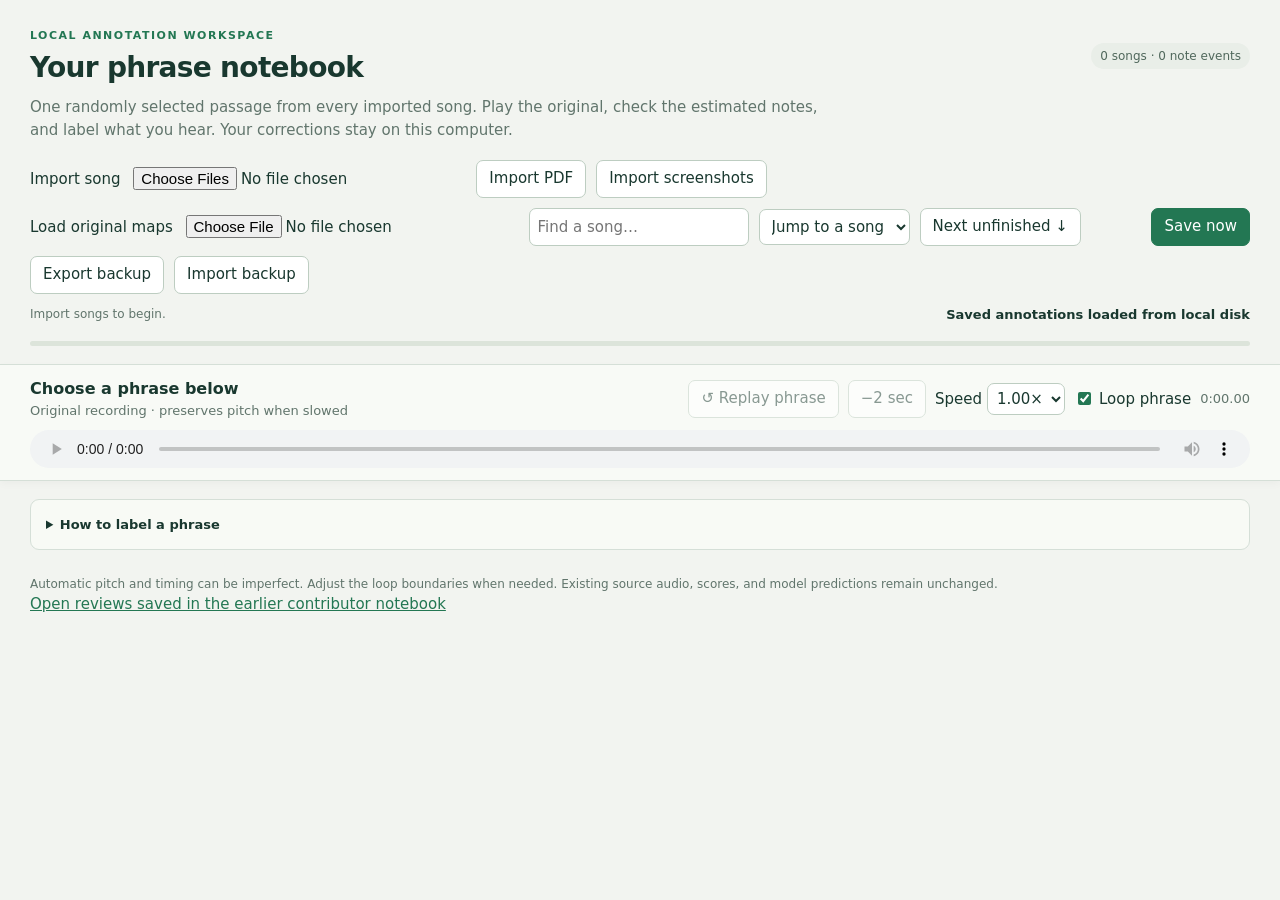
==== commit 8c5de0b8: "Keep full scores in a separate song overview and export only passages" ====
--- a/index.html
+++ b/index.html
@@ -7,7 +7,7 @@
 :root{color-scheme:light;--bg:#f2f4f0;--paper:#fff;--ink:#19382f;--muted:#61756c;--line:#d5dfd7;--green:#237753;--pale:#e5f0e7;--amber:#97610c;--soft:#fff3dc;--danger:#a33131;--shadow:0 6px 25px #18382b0b}
 *{box-sizing:border-box}html{scroll-behavior:smooth;scroll-padding-top:230px}body{margin:0;background:var(--bg);color:var(--ink);font:15px/1.5 system-ui,-apple-system,"Segoe UI",sans-serif}button,input,select,textarea{font:inherit}button,select,input[type=number],input[type=search],input[type=text],textarea{border:1px solid #bdcdc1;border-radius:7px;background:white;color:var(--ink)}button{padding:8px 12px;cursor:pointer;line-height:1.3}button:hover{border-color:var(--green);background:#f0f6ef}button:focus-visible,a:focus-visible,input:focus-visible,select:focus-visible,textarea:focus-visible{outline:3px solid #8ab99b;outline-offset:2px}button:disabled{opacity:.5;cursor:default}button.primary{background:var(--green);color:white;border-color:var(--green)}button.primary:hover{background:#1b6445}input,select{padding:7px 8px}input[type=checkbox]{accent-color:var(--green)}textarea{padding:9px;resize:vertical}a{color:var(--green)}h1,h2,h3,p{margin:0}h1{font-size:28px;letter-spacing:-.7px;line-height:1.2}h2{font-size:22px;letter-spacing:-.4px}h3{font-size:15px}.muted{color:var(--muted)}.small{font-size:12px}.row{display:flex;align-items:center;flex-wrap:wrap;gap:9px}.between{justify-content:space-between}.grow{flex:1}.pill{display:inline-flex;align-items:center;border-radius:99px;background:#e9eee8;color:#50685c;font-size:12px;padding:4px 9px;white-space:nowrap}.pill.warn{background:var(--soft);color:var(--amber)}.pill.good{background:#dcefdc;color:#2d663d}.top{max-width:1480px;margin:auto;padding:28px 30px 18px}.eyebrow{letter-spacing:1.5px;text-transform:uppercase;font-size:11px;font-weight:700;color:var(--green);margin-bottom:6px}.intro{max-width:800px;margin-top:12px}.toolbar{margin-top:19px;gap:10px}.toolbar input{min-width:220px}.toolbar select{max-width:310px}.save-status{font-weight:600;font-size:13px}.save-status.error{color:var(--danger)}.save-status.pending{color:var(--amber)}.progress-track{height:5px;background:#dce4da;border-radius:4px;margin-top:17px;overflow:hidden}.progress-track span{display:block;background:var(--green);height:100%;transition:width .2s;width:0}.player-shell{position:sticky;top:0;z-index:20;background:#f8faf6f5;backdrop-filter:blur(12px);border-top:1px solid var(--line);border-bottom:1px solid var(--line);box-shadow:0 3px 8px #00000008}.player{max-width:1480px;margin:auto;padding:12px 30px}.player audio{display:block;width:100%;height:38px;margin-top:9px}.player-title{font-weight:700;font-size:16px}.time-display{font-variant-numeric:tabular-nums;font-size:13px;color:var(--muted)}.speed-label,.loop-label{display:flex;gap:5px;align-items:center}.player select{padding:5px}.notice{max-width:1420px;margin:14px auto 0;padding:13px 17px;border:1px solid #d3ad5c;background:#fff3da;border-radius:9px;color:#664a18}.notice[hidden]{display:none}main{max-width:1480px;margin:auto;padding:18px 30px 80px}.clip{background:white;border:1px solid var(--line);border-radius:14px;margin:0 0 24px;box-shadow:var(--shadow);overflow:hidden;scroll-margin-top:185px}.clip-header{padding:20px 24px 16px;border-bottom:1px solid var(--line)}.clip-order{font-size:12px;text-transform:uppercase;letter-spacing:1px;color:var(--muted);margin-bottom:3px}.clip-title-line{display:flex;gap:15px;align-items:center;justify-content:space-between}.clip-info{margin-top:9px;max-width:1100px;font-size:13px;color:var(--muted)}.clip-controls{margin-top:14px}.boundary{display:flex;align-items:center;gap:5px;color:var(--muted);font-size:12px}.boundary input{width:86px;padding:5px;font-variant-numeric:tabular-nums}.boundary button{padding:5px 8px}.clip-body{padding:18px 24px 22px}.lyrics{background:#f5f7f2;border:1px solid #e2e7dd;border-radius:8px;padding:12px 15px;margin-bottom:15px}.lyrics summary{cursor:pointer;font-weight:600}.lyric-line{padding-top:9px;max-width:1100px}.lyric-line button{font-size:11px;padding:3px 6px;margin-right:6px}.score-wrap{background:#fff;overflow-x:auto;border:1px solid #e1e7df;border-radius:8px;margin-bottom:12px}.score{position:relative;width:100%;min-width:650px}.score>img{display:block;width:100%;height:auto}.score .head-hit{position:absolute;transform:translate(-50%,-50%);padding:0;background:transparent;border:2px solid transparent;border-radius:5px;min-width:13px;min-height:15px;width:1.5%;height:8%;max-height:35px}.score .head-hit:hover,.score .head-hit.selected{border-color:#377d62;background:#2f9d5c25}.score .head-hit.playing{background:#49bd4c45;border-color:#38923d}.score-label{position:absolute;transform:translate(-50%,-50%);font-size:clamp(10px,1vw,13px);padding:2px 5px;line-height:1.2;border:1px solid #d1dcd3;border-radius:4px;max-width:105px;white-space:nowrap;overflow:hidden;text-overflow:ellipsis;color:#527160;background:#f1f6ee;min-width:18px;min-height:18px}.score-label.edited{color:#1b6445;border-color:#91b8a0;background:#e9f5e9}.score-label.uncertain{color:#8a5a12;background:#fff2d9;border-color:#dfc38a}.score-label.selected{outline:2px solid #367959;outline-offset:1px}.score-label.playing{background:#b5e7b4;border-color:#318333}.reference-note{font-size:12px;color:var(--muted);margin-bottom:12px}.table-wrap{overflow:auto;max-height:440px;border:1px solid var(--line);border-radius:9px;scrollbar-gutter:stable}table{border-collapse:separate;border-spacing:0;width:100%;min-width:1010px;font-size:13px}thead{position:sticky;top:0;z-index:2;background:#f2f6ee}th{font-weight:600;color:#506757;text-align:left;padding:10px 8px;border-bottom:1px solid var(--line);white-space:nowrap}td{padding:7px 7px;border-bottom:1px solid #e7ece5;vertical-align:top}tr:last-child td{border-bottom:0}tr.selected td{background:#eef6e9}tr.playing td{box-shadow:inset 0 2px #b8dfb9,inset 0 -2px #b8dfb9}td input,td select{width:100%;min-width:65px;padding:6px;font-size:13px}td input.syllable{min-width:145px}td input.pitch{min-width:75px;width:90px}td select.relation{min-width:160px}td select.status{min-width:118px}.note-number{padding:5px 8px;background:#edf3e9;border-color:#d2dfce;font-variant-numeric:tabular-nums}.reference-pitch{font-weight:650;font-size:14px}.reference-time{font-size:11px;color:var(--muted);white-space:nowrap}.suggestion{font-size:11px;color:#7a735f;max-width:170px;margin-top:4px;line-height:1.3}.suggestion button{font-size:10px;padding:2px 4px;border:0;color:#7e642f;background:#fbf5e8;margin-left:3px}.row-comment{min-width:110px;font-size:12px}td.comment-cell input{min-width:130px}.card-footer{margin-top:15px;display:flex;align-items:center;justify-content:space-between;gap:12px;flex-wrap:wrap}.reviewed-label{display:flex;align-items:center;gap:7px;font-size:14px}.clip-comment{width:100%;margin-top:12px;min-height:45px;font-size:13px}.empty{padding:60px 20px;text-align:center;color:var(--muted)}.loading{padding:40px;text-align:center}.added-note{margin:12px 0;border:1px dashed #bad0bd;border-radius:8px;padding:12px;background:#f6f9f2}.added-note .row{align-items:flex-end}.added-note label{display:flex;flex-direction:column;font-size:12px;gap:4px}.added-note input[type=number]{width:90px}.added-note input[type=text]{width:150px}.added-note select{max-width:170px}.delete-added{color:var(--danger)}.help{padding:15px;border:1px solid var(--line);border-radius:9px;background:#f8faf5;margin-bottom:18px;font-size:13px}.help summary{cursor:pointer;font-weight:600}.help p{margin-top:8px;max-width:1050px}.save-mark{color:var(--green)}.nowrap{white-space:nowrap}[hidden]{display:none!important}footer{margin-top:25px;font-size:12px;color:var(--muted)}
 @media(max-width:760px){.top{padding:22px 15px 15px}.player{padding:10px 15px}main{padding:15px 12px 70px}.clip-header,.clip-body{padding:15px}.clip-title-line{align-items:flex-start}h1{font-size:24px}h2{font-size:20px}.toolbar{align-items:stretch}.toolbar input{min-width:160px;width:100%}.toolbar select{max-width:none;width:100%}.player-title{font-size:14px}.clip-controls{gap:7px}.boundary{flex-wrap:wrap}.notice{margin:10px 12px}.score-label{font-size:10px}.clip{scroll-margin-top:210px}}
-</style>
+.overview .clip-header{background:#edf3ef;border-left:5px solid #698a76}.overview .row,.overview details{margin-top:1rem}.overview details img{display:block;width:100%;height:auto}.overview summary{cursor:pointer}</style>
 </head>
 <body>
 
@@ -50,10 +50,22 @@
 function editClip(id,field,value){state.clips[id]={...clipState(id),[field]:value,updated_at:new Date().toISOString()};changed()}
 function noteRow(clip,n){const r=record(n.id),suggest=n.suggested_label&&n.suggested_label!=='?'?n.suggested_label:'';return `<tr data-note-row="${esc(n.id)}"><td><button class="note-number" data-select="${esc(n.id)}" aria-label="Select note ${esc(n.index)}">${esc(n.index)}</button>${clip.pdfReference && /:[0-9a-f]{8}-[0-9a-f-]{27}$/i.test(n.id)?'<button data-remove-pin="'+esc(n.id)+'">Remove marker</button>':''}</td><td><div class="reference-pitch">${esc(n.pitch||'Unknown')}</div><div class="reference-time">${stamp(n.start_s)}</div></td><td><input class="syllable" type="text" data-field="syllable" data-note="${esc(n.id)}" value="${esc(r.syllable||'')}" placeholder="What you hear" aria-label="Syllable for note ${n.index}"><div class="suggestion">${suggest?`Suggestion: ${esc(suggest)} <button data-use="${esc(n.id)}">Use</button>`:'No automatic suggestion'}</div></td><td><input class="pitch" type="text" data-field="sung_pitch" data-note="${esc(n.id)}" value="${esc(r.sung_pitch||'')}" placeholder="e.g. B♭3" aria-label="Sung pitch override for note ${n.index}"></td><td><select class="relation" data-field="relation" data-note="${esc(n.id)}" aria-label="Relationship for note ${n.index}">${opts(RELATIONS,r.relation||'syllabic_attack')}</select></td><td><select class="status" data-field="status" data-note="${esc(n.id)}" aria-label="Review status for note ${n.index}">${opts(STATUSES,r.status||'unreviewed')}</select></td><td class="comment-cell"><input type="text" data-field="comment" data-note="${esc(n.id)}" value="${esc(r.comment||'')}" placeholder="Optional note" aria-label="Comment for note ${n.index}"></td></tr>`}
 function addedHTML(clip){const list=Object.entries(state.records).filter(([id,r])=>r.clip_id===clip.id&&r.added);return list.map(([id,r])=>`<div class="added-note" data-added="${esc(id)}"><div class="row"><span class="pill">Added sung note</span><label>Start (seconds)<input type="number" min="0" step="0.01" data-added-field="start_s" data-id="${esc(id)}" value="${esc(r.start_s??'')}"></label><label>End (seconds)<input type="number" min="0" step="0.01" data-added-field="end_s" data-id="${esc(id)}" value="${esc(r.end_s??'')}"></label><label>Pitch<input type="text" data-added-field="sung_pitch" data-id="${esc(id)}" value="${esc(r.sung_pitch||'')}" placeholder="e.g. F4"></label><label>Syllable<input type="text" data-added-field="syllable" data-id="${esc(id)}" value="${esc(r.syllable||'')}" placeholder="What you hear"></label><label>Relationship<select data-added-field="relation" data-id="${esc(id)}">${opts(RELATIONS,r.relation||'syllabic_attack')}</select></label><label>Status<select data-added-field="status" data-id="${esc(id)}">${opts(STATUSES,r.status||'uncertain')}</select></label><button data-hear-added="${esc(id)}">Hear</button><button class="delete-added" data-delete-added="${esc(id)}" aria-label="Remove added note">Remove</button></div></div>`).join('')}
-function imageHTML(image){const width=image.width||1200,height=image.height||400;return `<div class="score-wrap"><div class="score"><img loading="lazy" src="${esc(image.url)}" width="${width}" height="${height}" alt="Estimated melody">${(image.notes||[]).map(n=>{const r=record(n.id),text=r.syllable||String(n.number ?? ((noteMap.get(n.id)?.note.index)||'?'));const x=n.label_x??n.x,y=n.label_y??Math.max(12,n.y-30);return `<button class="score-label ${r.syllable?'edited':''} ${r.status==='uncertain'?'uncertain':''}" data-select="${esc(n.id)}" data-marker="${esc(n.id)}" style="left:${x/width*100}%;top:${y/height*100}%" title="${esc(text)}" aria-label="Label for note ${esc(n.number??'')}: ${esc(text)}">${esc(text)}</button><button class="head-hit" data-select="${esc(n.id)}" data-head="${esc(n.id)}" style="left:${n.x/width*100}%;top:${n.y/height*100}%" aria-label="Select original note ${esc(n.number??'')}"></button>`}).join('')}</div></div>`}
-function clipHTML(c,i){const b=bounds(c),saved=clipState(c.id);return `<article class="clip" id="clip-${i}" data-clip="${esc(c.id)}"><div class="clip-header"><div class="clip-order">Phrase ${i+1} of ${clips.length}</div><div class="clip-title-line"><h2>${esc(c.title)}</h2><span class="pill clip-progress" data-progress="${esc(c.id)}"></span></div><p class="clip-info">${esc(c.selection_note||'Randomly selected musical passage.')} <span class="nowrap">${stamp(c.start_s)}–${stamp(c.end_s)}</span></p><p class="clip-info"><b>${esc(c.score_role||'Reference score')}</b>${c.alignment_note?' · '+esc(c.alignment_note):''}</p><div class="row clip-controls"><button class="primary" data-play="${esc(c.id)}">▶ Play phrase</button><button data-context="${esc(c.id)}">Hear with context</button>${c.source_hashes?.score_sha256?'<a href="'+esc(originalAnnotatorURL(c.song_id,c.source_hashes.score_sha256))+'" target="_blank" rel="noopener">Open local original annotator</a>':''}${c.pdfReference&&c.fullScorePages&&!c.originalKeys?'<button data-recheck="'+esc(c.id)+'">Check for missing half notes</button>':''}<button data-more="${esc(c.id)}">Pick a random passage</button><button data-delete-song="${esc(c.id)}">Delete phrase</button><span class="grow"></span><label class="boundary">Loop start <input type="number" min="0" step="0.1" value="${b.start.toFixed(2)}" data-boundary="start_s" data-clip-id="${esc(c.id)}" aria-label="Loop start for ${esc(c.title)}"></label><label class="boundary">End <input type="number" min="0" step="0.1" value="${b.end.toFixed(2)}" data-boundary="end_s" data-clip-id="${esc(c.id)}" aria-label="Loop end for ${esc(c.title)}"></label><button data-reset-bounds="${esc(c.id)}" class="small">Reset loop</button></div></div><div class="clip-body"><div class="row"><button type="button" data-picker="score">Import PDF</button><button type="button" data-picker="images">Import screenshots</button><input type="file" hidden data-sheet="${esc(c.id)}" multiple accept=".pdf,.musicxml,.xml,.png,.jpg,.jpeg,.webp" title="Choose a score or select screenshot pages together in filename order"><label>Score starts in recording (s) <input type="number" data-offset step="0.1" value="0" style="width:6em"></label></div>${c.lyrics?.length?`<details class="lyrics"><summary>Extracted lyrics for this passage <span class="small muted">· automatic draft</span></summary>${c.lyrics.map(l=>`<div class="lyric-line"><button data-seek="${l.start_s}" data-song="${esc(c.id)}">${stamp(l.start_s)}</button>${esc(l.text)}${l.chunks?`<div class="small muted">${esc(l.chunks)}</div>`:''}</div>`).join('')}</details>`:'<p class="reference-note">No extracted lyric draft is available for this passage. Enter what you hear directly.</p>'}<p class="reference-note">Click a numbered label to select its note below. Check each estimated pitch against the recording. Relationships default to new attack; change repeats, runs, and continuations as needed. Tied printed heads can share a number.</p>${c.pdfReference?'<p>Click a numbered note to label it. To add a missing marker, pause at its attack. <label><input type="checkbox" data-place-pin> Place a missing marker</label></p>':''}${c.phraseImages&&!c.pdfReference?'<p>Estimated notes for this audio phrase</p>'+ (c.phraseImages.map(imageHTML).join('')||'<p>No stable pitches detected. Add a missing sung note below.</p>'):''}${c.phraseImages&&!c.pdfReference?'':c.images?.length?c.images.map((image,i)=>'<div data-score-page="'+i+'">'+imageHTML(image)+'</div>').join(''):'<p class="notice">Import the matching reference score above to annotate its written melody.</p>'}<div class="row between" style="margin:15px 0 8px"><h3>Note → syllable annotations</h3><span class="small muted">Auto-saves as you edit</span></div><details data-bulk><summary>Paste lyrics in note order</summary><p>Korean splits by syllable block; English splits by word. Use | between labels to set the groups yourself.</p><textarea data-lyrics-paste rows="3" aria-label="Lyrics to assign"></textarea><label><input type="checkbox" data-echoes> Include parenthesized lyrics</label><p data-preview aria-live="polite"></p><button data-assign disabled>Fill empty labels</button></details><div class="table-wrap"><table><thead><tr><th>#</th><th>Written note / source time</th><th>Your syllable</th><th>Sung pitch, if different</th><th>Relationship</th><th>Your review</th><th>Comment</th></tr></thead><tbody>${c.notes.filter(n=>!c.pdfReference||c.images.some(image=>image.notes.some(pin=>pin.id===n.id))).map(n=>noteRow(c,n)).join('')}</tbody></table></div><div data-added-list="${esc(c.id)}">${addedHTML(c)}</div><div class="card-footer"><button data-add="${esc(c.id)}">+ Add a missing sung note</button><label class="reviewed-label"><input type="checkbox" data-reviewed="${esc(c.id)}" ${saved.reviewed?'checked':''}> I have finished reviewing this phrase</label></div><textarea class="clip-comment" rows="2" data-clip-comment="${esc(c.id)}" placeholder="Anything about this phrase: missing words, an ad-lib, a timing issue, or something uncertain…" aria-label="Comments for ${esc(c.title)}">${esc(saved.comment||'')}</textarea></div></article>`}
-function render(){noteMap=new Map();clips.forEach(c=>c.notes.forEach(n=>noteMap.set(n.id,{clip:c,note:n})));$('clips').className='';$('clips').innerHTML=clips.map(clipHTML).join('');$('jump').innerHTML='<option value="">Jump to a song</option>'+clips.map((c,i)=>`<option value="${i}">${i+1}. ${esc(c.title)}</option>`).join('');updateProgress();filter();highlight()}
-function updateProgress(){if(!clips.length)return;const done=clips.filter(c=>clipState(c.id).reviewed).length;const total=clips.reduce((a,c)=>a+c.notes.length,0);const marked=clips.reduce((a,c)=>a+c.notes.filter(n=>['confirmed','uncertain','omit'].includes(record(n.id).status)).length,0);$('overallCount').textContent=`${clips.length} songs · ${total} note events`;$('progressText').textContent=`${done} / ${clips.length} phrases reviewed · ${marked} / ${total} notes assessed`;$('progressBar').style.width=(100*done/clips.length)+'%';document.querySelectorAll('[data-progress]').forEach(e=>{const c=clipMap.get(e.dataset.progress),n=c.notes.filter(n=>['confirmed','uncertain','omit'].includes(record(n.id).status)).length,complete=clipState(c.id).reviewed;e.textContent=complete?'✓ Phrase reviewed':`${n} / ${c.notes.length} notes assessed`;e.classList.toggle('good',!!complete)})}
+function imageHTML(image){const width=image.width||1200,height=image.height||400;const labeled=new Set();return `<div class="score-wrap"><div class="score"><img loading="lazy" src="${esc(image.url)}" width="${width}" height="${height}" alt="Estimated melody">${(image.notes||[]).map(n=>{const r=record(n.id),text=r.syllable||String(n.number ?? ((noteMap.get(n.id)?.note.index)||'?'));const x=n.label_x??n.x,y=n.label_y??Math.max(12,n.y-30);const first=!labeled.has(n.id);labeled.add(n.id);return `${first?`<button class="score-label ${r.syllable?'edited':''} ${r.status==='uncertain'?'uncertain':''}" data-select="${esc(n.id)}" data-marker="${esc(n.id)}" style="left:${x/width*100}%;top:${y/height*100}%" title="${esc(text)}" aria-label="Label for note ${esc(n.number??'')}: ${esc(text)}">${esc(text)}</button>`:''}<button class="head-hit" data-select="${esc(n.id)}" data-head="${esc(n.id)}" style="left:${n.x/width*100}%;top:${n.y/height*100}%" aria-label="Select original note ${esc(n.number??'')}"></button>`}).join('')}</div></div>`}
+function isOverview(c){
+  return c.kind==='overview' || (!c.notes.length && (c.id===c.song_id || (c.pdfReference&&!c.fullScorePages)));
+}
+function overviewHTML(c,i){
+  const pages=c.fullScorePages||c.images||[], hasScore=!!c.source_hashes?.score_sha256;
+  return `<article class="clip overview" id="clip-${i}" data-clip="${esc(c.id)}"><div class="clip-header">
+    <div class="clip-order">Song overview</div><h2>${esc(c.title)}</h2>
+    ${hasScore?`<button class="primary" data-more="${esc(c.id)}">Pick a random passage</button>`:'<p>Import the matching score to pick a passage.</p>'}
+    <div class="row"><button data-picker="score">Import PDF</button><button data-picker="images">Import screenshots</button><input hidden type="file" multiple data-sheet="${esc(c.id)}"><label>Score starts in recording (s) <input data-offset type="number" value="${esc(c.scoreOffset||0)}" step="0.1"></label></div>
+    ${hasScore?`<details><summary>View full score</summary>${pages.map(page=>`<img alt="Full score" src="${esc(page.url)}" loading="lazy" width="${page.width}" height="${page.height}">`).join('')}</details>`:''}
+  </div></article>`;
+}
+function clipHTML(c,i){if(isOverview(c))return overviewHTML(c,i);const passages=clips.filter(p=>!isOverview(p));const b=bounds(c),saved=clipState(c.id);return `<article class="clip" id="clip-${i}" data-clip="${esc(c.id)}"><div class="clip-header"><div class="clip-order">Phrase ${passages.indexOf(c)+1} of ${passages.length}</div><div class="clip-title-line"><h2>${esc(c.title)}</h2><span class="pill clip-progress" data-progress="${esc(c.id)}"></span></div><p class="clip-info">${esc(c.selection_note||'Randomly selected musical passage.')} <span class="nowrap">${stamp(c.start_s)}–${stamp(c.end_s)}</span></p><p class="clip-info"><b>${esc(c.score_role||'Reference score')}</b>${c.alignment_note?' · '+esc(c.alignment_note):''}</p><div class="row clip-controls"><button class="primary" data-play="${esc(c.id)}">▶ Play phrase</button><button data-context="${esc(c.id)}">Hear with context</button>${c.source_hashes?.score_sha256?'<a href="'+esc(originalAnnotatorURL(c.song_id,c.source_hashes.score_sha256))+'" target="_blank" rel="noopener">Open local original annotator</a>':''}${c.pdfReference&&c.fullScorePages&&!c.originalKeys?'<button data-recheck="'+esc(c.id)+'">Check for missing half notes</button>':''}${tieRepairButtons(c)}<button data-more="${esc(c.id)}">Pick a random passage</button><button data-delete-song="${esc(c.id)}">Delete phrase</button><span class="grow"></span><label class="boundary">Loop start <input type="number" min="0" step="0.1" value="${b.start.toFixed(2)}" data-boundary="start_s" data-clip-id="${esc(c.id)}" aria-label="Loop start for ${esc(c.title)}"></label><label class="boundary">End <input type="number" min="0" step="0.1" value="${b.end.toFixed(2)}" data-boundary="end_s" data-clip-id="${esc(c.id)}" aria-label="Loop end for ${esc(c.title)}"></label><button data-reset-bounds="${esc(c.id)}" class="small">Reset loop</button></div></div><div class="clip-body"><div class="row"><button type="button" data-picker="score">Import PDF</button><button type="button" data-picker="images">Import screenshots</button><input type="file" hidden data-sheet="${esc(c.id)}" multiple accept=".pdf,.musicxml,.xml,.png,.jpg,.jpeg,.webp" title="Choose a score or select screenshot pages together in filename order"><label>Score starts in recording (s) <input type="number" data-offset step="0.1" value="0" style="width:6em"></label></div>${c.lyrics?.length?`<details class="lyrics"><summary>Extracted lyrics for this passage <span class="small muted">· automatic draft</span></summary>${c.lyrics.map(l=>`<div class="lyric-line"><button data-seek="${l.start_s}" data-song="${esc(c.id)}">${stamp(l.start_s)}</button>${esc(l.text)}${l.chunks?`<div class="small muted">${esc(l.chunks)}</div>`:''}</div>`).join('')}</details>`:'<p class="reference-note">No extracted lyric draft is available for this passage. Enter what you hear directly.</p>'}<p class="reference-note">Click a numbered label to select its note below. Check each estimated pitch against the recording. Relationships default to new attack; change repeats, runs, and continuations as needed. Tied printed heads can share a number.</p>${c.pdfReference?'<p>Click a numbered note to label it. To add a missing marker, pause at its attack. <label><input type="checkbox" data-place-pin> Place a missing marker</label></p>':''}${c.phraseImages&&!c.pdfReference?'<p>Estimated notes for this audio phrase</p>'+ (c.phraseImages.map(imageHTML).join('')||'<p>No stable pitches detected. Add a missing sung note below.</p>'):''}${c.phraseImages&&!c.pdfReference?'':c.images?.length?c.images.map((image,i)=>'<div data-score-page="'+i+'">'+imageHTML(image)+'</div>').join(''):'<p class="notice">Import the matching reference score above to annotate its written melody.</p>'}<div class="row between" style="margin:15px 0 8px"><h3>Note → syllable annotations</h3><span class="small muted">Auto-saves as you edit</span></div><details data-bulk><summary>Paste lyrics in note order</summary><p>Korean splits by syllable block; English splits by word. Use | between labels to set the groups yourself.</p><textarea data-lyrics-paste rows="3" aria-label="Lyrics to assign"></textarea><label><input type="checkbox" data-echoes> Include parenthesized lyrics</label><p data-preview aria-live="polite"></p><button data-assign disabled>Fill empty labels</button></details><div class="table-wrap"><table><thead><tr><th>#</th><th>Written note / source time</th><th>Your syllable</th><th>Sung pitch, if different</th><th>Relationship</th><th>Your review</th><th>Comment</th></tr></thead><tbody>${c.notes.filter(n=>!c.pdfReference||c.images.some(image=>image.notes.some(pin=>pin.id===n.id))).map(n=>noteRow(c,n)).join('')}</tbody></table></div><div data-added-list="${esc(c.id)}">${addedHTML(c)}</div><div class="card-footer"><button data-add="${esc(c.id)}">+ Add a missing sung note</button><label class="reviewed-label"><input type="checkbox" data-reviewed="${esc(c.id)}" ${saved.reviewed?'checked':''}> I have finished reviewing this phrase</label></div><textarea class="clip-comment" rows="2" data-clip-comment="${esc(c.id)}" placeholder="Anything about this phrase: missing words, an ad-lib, a timing issue, or something uncertain…" aria-label="Comments for ${esc(c.title)}">${esc(saved.comment||'')}</textarea></div></article>`}
+function render(){noteMap=new Map();clips.forEach(c=>c.notes.forEach(n=>noteMap.set(n.id,{clip:c,note:n})));$('clips').className='';$('clips').innerHTML=clips.map(clipHTML).join('');$('jump').innerHTML='<option value="">Jump to a song</option>'+clips.map((c,i)=>`<option value="${i}">${isOverview(c)?"Overview":"Passage"} · ${esc(c.title)}</option>`).join('');updateProgress();filter();highlight()}
+function updateProgress(){const passages=clips.filter(c=>!isOverview(c));const done=passages.filter(c=>clipState(c.id).reviewed).length;const total=passages.reduce((a,c)=>a+c.notes.length,0);const marked=passages.reduce((a,c)=>a+c.notes.filter(n=>['confirmed','uncertain','omit'].includes(record(n.id).status)).length,0);$('overallCount').textContent=`${new Set(clips.map(c=>c.song_id)).size} songs · ${total} note events`;$('progressText').textContent=`${done} / ${passages.length} phrases reviewed · ${marked} / ${total} notes assessed`;$('progressBar').style.width=(100*done/Math.max(1,passages.length))+'%';document.querySelectorAll('[data-progress]').forEach(e=>{const c=clipMap.get(e.dataset.progress),n=c.notes.filter(n=>['confirmed','uncertain','omit'].includes(record(n.id).status)).length,complete=clipState(c.id).reviewed;e.textContent=complete?'✓ Phrase reviewed':`${n} / ${c.notes.length} notes assessed`;e.classList.toggle('good',!!complete)})}
 function updateMarkers(id){const r=record(id);document.querySelectorAll('[data-marker]').forEach(e=>{if(e.dataset.marker!==id)return;const n=noteMap.get(id)?.note;e.textContent=r.syllable||String(n?.index??'?');e.title=(r.syllable||'Unlabeled')+' · '+(r.status||'unreviewed');e.classList.toggle('edited',!!r.syllable);e.classList.toggle('uncertain',r.status==='uncertain')})}
 function filter(){const q=$('search').value.toLowerCase().trim();document.querySelectorAll('[data-clip]').forEach(e=>{const c=clipMap.get(e.dataset.clip);e.hidden=!!q&&!c.title.toLowerCase().includes(q)})}
 function scrollToClip(c){const i=clips.indexOf(c);$('search').value='';filter();$('jump').value=String(i);$('clip-'+i)?.scrollIntoView({behavior:'smooth',block:'start'})}
@@ -65,7 +77,7 @@
 function addNote(c){const id=c.id+':added:'+crypto.randomUUID();const b=bounds(c),t=active?.id===c.id&&audio.currentTime>=b.start&&audio.currentTime<b.end?audio.currentTime:b.start;state.records[id]={added:true,note_id:id,clip_id:c.id,song_id:c.song_id,start_s:+t.toFixed(2),end_s:+Math.min(b.end,t+.3).toFixed(2),syllable:'',sung_pitch:'',relation:'syllabic_attack',relation_source:'annotation_default',status:'uncertain',source_hashes:c.source_hashes||{},updated_at:new Date().toISOString()};changed();refreshAdded(c);const el=[...document.querySelectorAll('[data-added]')].find(e=>e.dataset.added===id);el?.scrollIntoView({block:'nearest',behavior:'smooth'});el?.querySelector('[data-added-field="syllable"]')?.focus()}
 function refreshAdded(c){const el=[...document.querySelectorAll('[data-added-list]')].find(e=>e.dataset.addedList===c.id);if(el)el.innerHTML=addedHTML(c)}
 function download(data,name){const blob=new Blob([JSON.stringify(data,null,2)],{type:'application/json'}),url=URL.createObjectURL(blob),a=document.createElement('a');a.href=url;a.download=name;document.body.append(a);a.click();a.remove();setTimeout(()=>URL.revokeObjectURL(url),1000)}
-function exported(data=state){return {schema_version:1,exported_at:new Date().toISOString(),dashboard_version:manifest?.version,selection_seed:manifest?.seed,revision,training_authorized:false,clips:clips.map(c=>({id:c.id,song_id:c.song_id,title:c.title,start_s:c.start_s,end_s:c.end_s,source_hashes:c.source_hashes})),data}}
+function exported(data=state){const passages=clips.filter(c=>!isOverview(c)),ids=new Set(passages.map(c=>c.id));data={...data,records:Object.fromEntries(Object.entries(data.records).filter(([,r])=>ids.has(r.clip_id))),clips:Object.fromEntries(Object.entries(data.clips).filter(([id])=>ids.has(id)))};return {schema_version:1,exported_at:new Date().toISOString(),dashboard_version:manifest?.version,selection_seed:manifest?.seed,revision,training_authorized:false,clips:passages.map(c=>({id:c.id,song_id:c.song_id,title:c.title,start_s:c.start_s,end_s:c.end_s,source_hashes:c.source_hashes})),data}}
 function exportCurrent(){download(exported(),'phrase-annotations-'+new Date().toISOString().slice(0,10)+'.json')}
 async function loadDisk(){return (await dbGet('settings','review'))||{revision:0,data:{records:{},clips:{},settings:{}}}}
 function lockRecovery(locked){document.querySelectorAll('#clips input,#clips select,#clips textarea,#clips button').forEach(e=>e.disabled=locked);$('speed').disabled=locked;$('loop').disabled=locked;$('import').disabled=locked;$('save').disabled=locked}
@@ -73,11 +85,11 @@
 document.addEventListener('click',e=>{const b=e.target.closest('button');if(!b)return;if(b.dataset.play)playClip(clipMap.get(b.dataset.play));if(b.dataset.context){const c=clipMap.get(b.dataset.context);playClip(c,Math.max(0,bounds(c).start-2),true,true)}if(b.dataset.select)selectNote(b.dataset.select);if(b.dataset.use){const entry=noteMap.get(b.dataset.use);editNote(entry.clip,entry.note.id,'syllable',entry.note.suggested_label);const row=[...document.querySelectorAll('[data-note-row]')].find(x=>x.dataset.noteRow===entry.note.id);if(row)row.querySelector('.syllable').value=entry.note.suggested_label}if(b.dataset.add)addNote(clipMap.get(b.dataset.add));if(b.dataset.deleteAdded){const r=state.records[b.dataset.deleteAdded];delete state.records[b.dataset.deleteAdded];changed();refreshAdded(clipMap.get(r.clip_id))}if(b.dataset.hearAdded){const r=state.records[b.dataset.hearAdded];playClip(clipMap.get(r.clip_id),Math.max(0,r.start_s-.3))}if(b.dataset.seek)playClip(clipMap.get(b.dataset.song),+b.dataset.seek);if(b.dataset.resetBounds){const c=clipMap.get(b.dataset.resetBounds);state.clips[c.id]={...clipState(c.id),start_s:c.start_s,end_s:c.end_s};changed();document.querySelectorAll('[data-boundary]').forEach(x=>{if(x.dataset.clipId===c.id)x.value=(x.dataset.boundary==='start_s'?c.start_s:c.end_s).toFixed(2)});showPlayer()}});
 document.addEventListener('input',e=>{const el=e.target;if(el.dataset.note&&el.dataset.field){const entry=noteMap.get(el.dataset.note);editNote(entry.clip,el.dataset.note,el.dataset.field,el.value)}if(el.dataset.clipComment)editClip(el.dataset.clipComment,'comment',el.value);if(el.dataset.addedField){const numeric=['start_s','end_s'].includes(el.dataset.addedField),value=numeric?Number(el.value):el.value;if(numeric&&(!Number.isFinite(value)||value<0))return;state.records[el.dataset.id]={...record(el.dataset.id),[el.dataset.addedField]:value,...(el.dataset.addedField==='relation'?{relation_source:'user_explicit'}:{}),updated_at:new Date().toISOString()};changed()}});
 document.addEventListener('change',e=>{const el=e.target;if(el.dataset.reviewed)editClip(el.dataset.reviewed,'reviewed',el.checked);if(el.dataset.boundary){const c=clipMap.get(el.dataset.clipId),b=bounds(c),value=Number(el.value),start=el.dataset.boundary==='start_s'?value:b.start,end=el.dataset.boundary==='end_s'?value:b.end;if(!Number.isFinite(value)||start<0||end<=start+.05){announce('Loop end must be after its start, and both values must be positive.');el.value=(el.dataset.boundary==='start_s'?b.start:b.end).toFixed(2);return}editClip(c.id,el.dataset.boundary,value);showPlayer()}});
-$('search').oninput=filter;$('jump').onchange=()=>{if($('jump').value!=='')scrollToClip(clips[+$('jump').value])};$('next').onclick=()=>{const c=clips.find(c=>!clipState(c.id).reviewed);if(c)scrollToClip(c);else announce('All phrases are marked reviewed. Your notes are saved separately from training data.')};$('save').onclick=save;$('export').onclick=exportCurrent;$('exportConflict').onclick=exportCurrent;$('import').onclick=()=>$('importFile').click();
-$('importFile').onchange=async()=>{const f=$('importFile').files[0];if(!f)return;try{if(f.size>10*1024*1024)throw Error('Backup is too large');const imported=JSON.parse(await f.text()),d=imported.data;if(imported.schema_version!==1||!validData(d))throw Error('This is not a supported annotation backup');const allowed=new Set(clips.map(c=>c.id)),records={},cs={};let skipped=0;for(const [id,r]of Object.entries(d.records)){if(!r||typeof r!=='object'||!allowed.has(r.clip_id)||(!noteMap.has(id)&&!r.added)){skipped++;continue}records[id]=r}for(const [id,r]of Object.entries(d.clips)){if(allowed.has(id)&&r&&typeof r==='object')cs[id]=r}const overlaps=Object.keys(records).filter(id=>state.records[id]);if(overlaps.length&&!confirm(`This backup replaces ${overlaps.length} existing note annotations. Export your current work first if needed. Continue?`))return;state={records:{...state.records,...records},clips:{...state.clips,...cs},settings:state.settings};changed();render();announce(`Imported ${Object.keys(records).length} note annotations.${skipped?' Skipped '+skipped+' entries from another selection.':''}`)}catch(e){announce('Could not import backup: '+e.message,true)}finally{$('importFile').value=''}};
+$('search').oninput=filter;$('jump').onchange=()=>{if($('jump').value!=='')scrollToClip(clips[+$('jump').value])};$('next').onclick=()=>{const c=clips.find(c=>!isOverview(c)&&!clipState(c.id).reviewed);if(c)scrollToClip(c);else announce('All phrases are marked reviewed. Your notes are saved separately from training data.')};$('save').onclick=save;$('export').onclick=exportCurrent;$('exportConflict').onclick=exportCurrent;$('import').onclick=()=>$('importFile').click();
+$('importFile').onchange=async()=>{const f=$('importFile').files[0];if(!f)return;try{if(f.size>10*1024*1024)throw Error('Backup is too large');const imported=JSON.parse(await f.text()),d=imported.data;if(imported.schema_version!==1||!validData(d))throw Error('This is not a supported annotation backup');const allowed=new Set(clips.filter(c=>!isOverview(c)).map(c=>c.id)),records={},cs={};let skipped=0;for(const [id,r]of Object.entries(d.records)){if(!r||typeof r!=='object'||!allowed.has(r.clip_id)||(!noteMap.has(id)&&!r.added)){skipped++;continue}records[id]=r}for(const [id,r]of Object.entries(d.clips)){if(allowed.has(id)&&r&&typeof r==='object')cs[id]=r}const overlaps=Object.keys(records).filter(id=>state.records[id]);if(overlaps.length&&!confirm(`This backup replaces ${overlaps.length} existing note annotations. Export your current work first if needed. Continue?`))return;state={records:{...state.records,...records},clips:{...state.clips,...cs},settings:state.settings};changed();render();announce(`Imported ${Object.keys(records).length} note annotations.${skipped?' Skipped '+skipped+' entries from another selection.':''}`)}catch(e){announce('Could not import backup: '+e.message,true)}finally{$('importFile').value=''}};
 $('speed').onchange=()=>{speed();state.settings.speed=+$('speed').value;changed()};$('loop').onchange=()=>{state.settings.loop=$('loop').checked;changed()};$('replay').onclick=()=>active&&playClip(active);$('back').onclick=()=>{if(active)audio.currentTime=Math.max(0,audio.currentTime-2)};audio.ontimeupdate=()=>{if(active&&$('loop').checked&&!audio.paused){const b=bounds(active);if(audio.currentTime>=b.end){audio.currentTime=b.start}}highlight()};audio.onended=()=>{if(active&&$('loop').checked)playClip(active)};audio.onerror=()=>announce('The recording could not load. Check that the local dashboard server is still running.');
 $('restoreBackup').onclick=()=>{if(!recoveryCopy)return;applyState(recoveryCopy.data);recovering=false;$('recovery').hidden=true;lockRecovery(false);changed()};$('keepDisk').onclick=()=>{recovering=false;recoveryCopy=null;$('recovery').hidden=true;lockRecovery(false);dirty=false;backup();status('Saved disk copy loaded')};$('exportRecovery').onclick=()=>{if(recoveryCopy)download(exported(recoveryCopy.data),'phrase-browser-recovery.json')};$('reloadDisk').onclick=async()=>{try{const p=await loadDisk();revision=p.revision;conflicted=false;dirty=false;$('conflict').hidden=true;applyState(p.data);backup();status('Latest disk copy loaded')}catch(e){announce(e.message,true)}};
 window.addEventListener('beforeunload',e=>{if(dirty){backup();e.preventDefault();e.returnValue=''}});document.addEventListener('visibilitychange',()=>{if(document.hidden&&dirty){backup();save()}});
-async function init(){try{manifest={version:'contributor-v2',clips:await storedClips()};if(!Array.isArray(manifest.clips))throw Error('Dashboard has no clip list');clips=manifest.clips;clipMap=new Map(clips.map(c=>[c.id,c]));let cached;try{cached=JSON.parse(localStorage.getItem(KEY)||'null')}catch(e){}let disk;try{disk=await loadDisk();revision=disk.revision;applyState(disk.data);status('Saved annotations loaded from local disk')}catch(e){if(cached&&validData(cached.data)){applyState(cached.data);revision=Number.isInteger(cached.revision)?cached.revision:0;dirty=true;status('Offline · browser recovery loaded','error');announce('Local annotation storage is not reachable. Your browser recovery copy is loaded; export it before leaving.')}else{applyState({records:{},clips:{},settings:{}});status('Disk storage unavailable','error');announce(e.message+'. Edits will have a browser backup until disk saving reconnects.')}}if(disk&&cached?.dirty&&validData(cached.data)&&JSON.stringify(cached.data)!==JSON.stringify(disk.data)){recoveryCopy=cached;recovering=true;lockRecovery(true);$('recovery').hidden=false;$('recoveryText').textContent='This browser has unsaved work from '+new Date(cached.updated_at).toLocaleString()+'. Choose whether to restore it or keep the saved disk copy. The unsaved backup will not be overwritten until you choose.';status('Unsaved browser backup found','pending')}else if(disk){dirty=false;backup()}$('overallCount').textContent=clips.length+' songs';updateProgress()}catch(e){$('clips').className='empty';$('clips').textContent='Could not open the annotation notebook: '+e.message;status('Workspace failed to load','error')}}
-</script><script src="printed-alignment.js?v=6"></script><script src="app.js?v=18"></script><script src="original-maps.js?v=1"></script>
+async function init(){try{manifest={version:'contributor-v2',clips:await storedClips()};if(!Array.isArray(manifest.clips))throw Error('Dashboard has no clip list');clips=manifest.clips;clipMap=new Map(clips.map(c=>[c.id,c]));let cached;try{cached=JSON.parse(localStorage.getItem(KEY)||'null')}catch(e){}let disk;try{disk=await loadDisk();revision=disk.revision;applyState(disk.data);status('Saved annotations loaded from local disk')}catch(e){if(cached&&validData(cached.data)){applyState(cached.data);revision=Number.isInteger(cached.revision)?cached.revision:0;dirty=true;status('Offline · browser recovery loaded','error');announce('Local annotation storage is not reachable. Your browser recovery copy is loaded; export it before leaving.')}else{applyState({records:{},clips:{},settings:{}});status('Disk storage unavailable','error');announce(e.message+'. Edits will have a browser backup until disk saving reconnects.')}}if(disk&&cached?.dirty&&validData(cached.data)&&JSON.stringify(cached.data)!==JSON.stringify(disk.data)){recoveryCopy=cached;recovering=true;lockRecovery(true);$('recovery').hidden=false;$('recoveryText').textContent='This browser has unsaved work from '+new Date(cached.updated_at).toLocaleString()+'. Choose whether to restore it or keep the saved disk copy. The unsaved backup will not be overwritten until you choose.';status('Unsaved browser backup found','pending')}else if(disk){dirty=false;backup()}updateProgress()}catch(e){$('clips').className='empty';$('clips').textContent='Could not open the annotation notebook: '+e.message;status('Workspace failed to load','error')}}
+</script><script src="printed-alignment.js?v=7"></script><script src="app.js?v=20"></script><script src="original-maps.js?v=2"></script>
 </body></html>
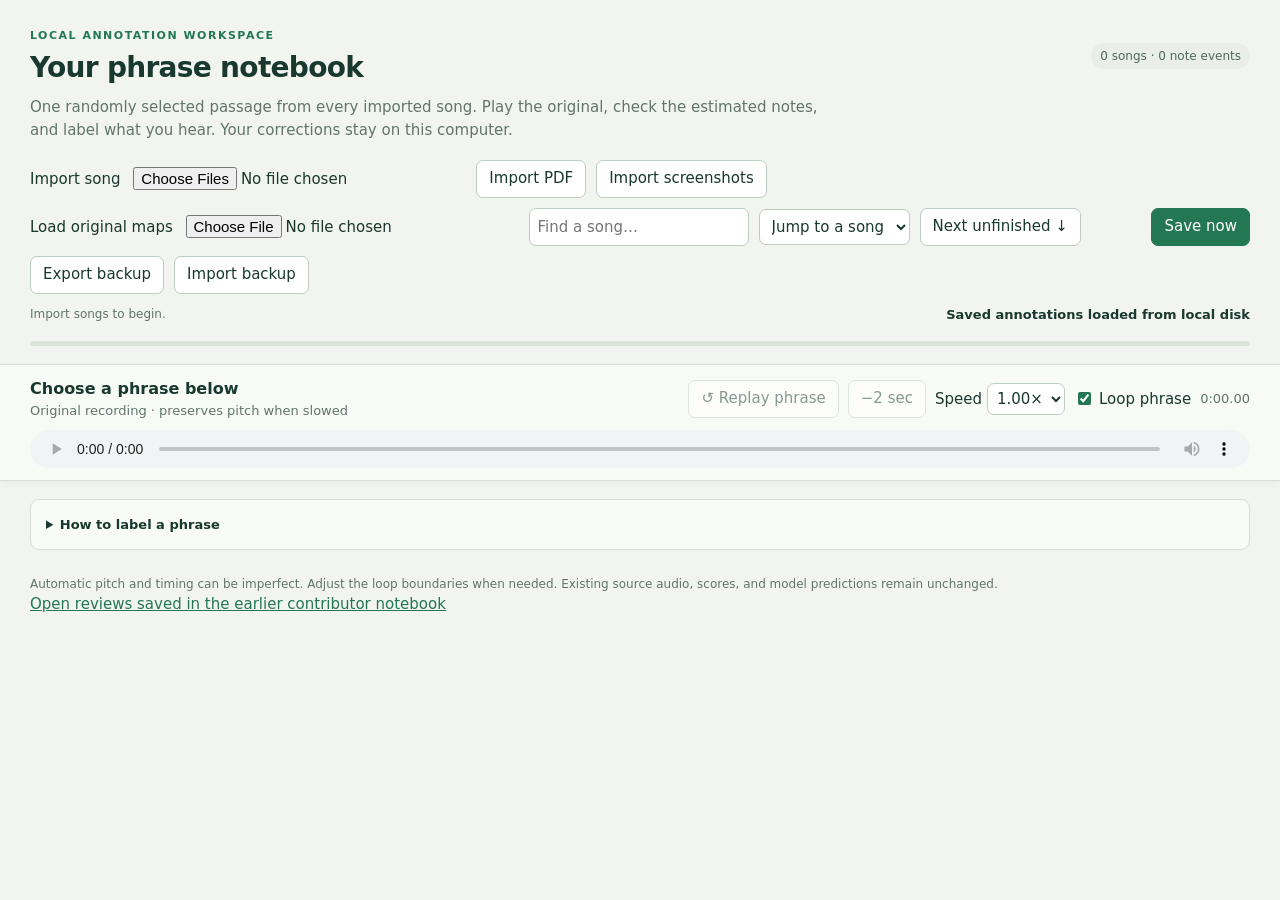
==== commit 4ffd5db2: "Follow screenshot note attacks during playback on saved and new cards" ====
--- a/index.html
+++ b/index.html
@@ -64,7 +64,7 @@
   </div></article>`;
 }
 function clipHTML(c,i){if(isOverview(c))return overviewHTML(c,i);const passages=clips.filter(p=>!isOverview(p));const b=bounds(c),saved=clipState(c.id);return `<article class="clip" id="clip-${i}" data-clip="${esc(c.id)}"><div class="clip-header"><div class="clip-order">Phrase ${passages.indexOf(c)+1} of ${passages.length}</div><div class="clip-title-line"><h2>${esc(c.title)}</h2><span class="pill clip-progress" data-progress="${esc(c.id)}"></span></div><p class="clip-info">${esc(c.selection_note||'Randomly selected musical passage.')} <span class="nowrap">${stamp(c.start_s)}–${stamp(c.end_s)}</span></p><p class="clip-info"><b>${esc(c.score_role||'Reference score')}</b>${c.alignment_note?' · '+esc(c.alignment_note):''}</p><div class="row clip-controls"><button class="primary" data-play="${esc(c.id)}">▶ Play phrase</button><button data-context="${esc(c.id)}">Hear with context</button>${c.source_hashes?.score_sha256?'<a href="'+esc(originalAnnotatorURL(c.song_id,c.source_hashes.score_sha256))+'" target="_blank" rel="noopener">Open local original annotator</a>':''}${c.pdfReference&&c.fullScorePages&&!c.originalKeys?'<button data-recheck="'+esc(c.id)+'">Check for missing half notes</button>':''}${tieRepairButtons(c)}<button data-more="${esc(c.id)}">Pick a random passage</button><button data-delete-song="${esc(c.id)}">Delete phrase</button><span class="grow"></span><label class="boundary">Loop start <input type="number" min="0" step="0.1" value="${b.start.toFixed(2)}" data-boundary="start_s" data-clip-id="${esc(c.id)}" aria-label="Loop start for ${esc(c.title)}"></label><label class="boundary">End <input type="number" min="0" step="0.1" value="${b.end.toFixed(2)}" data-boundary="end_s" data-clip-id="${esc(c.id)}" aria-label="Loop end for ${esc(c.title)}"></label><button data-reset-bounds="${esc(c.id)}" class="small">Reset loop</button></div></div><div class="clip-body"><div class="row"><button type="button" data-picker="score">Import PDF</button><button type="button" data-picker="images">Import screenshots</button><input type="file" hidden data-sheet="${esc(c.id)}" multiple accept=".pdf,.musicxml,.xml,.png,.jpg,.jpeg,.webp" title="Choose a score or select screenshot pages together in filename order"><label>Score starts in recording (s) <input type="number" data-offset step="0.1" value="0" style="width:6em"></label></div>${c.lyrics?.length?`<details class="lyrics"><summary>Extracted lyrics for this passage <span class="small muted">· automatic draft</span></summary>${c.lyrics.map(l=>`<div class="lyric-line"><button data-seek="${l.start_s}" data-song="${esc(c.id)}">${stamp(l.start_s)}</button>${esc(l.text)}${l.chunks?`<div class="small muted">${esc(l.chunks)}</div>`:''}</div>`).join('')}</details>`:'<p class="reference-note">No extracted lyric draft is available for this passage. Enter what you hear directly.</p>'}<p class="reference-note">Click a numbered label to select its note below. Check each estimated pitch against the recording. Relationships default to new attack; change repeats, runs, and continuations as needed. Tied printed heads can share a number.</p>${c.pdfReference?'<p>Click a numbered note to label it. To add a missing marker, pause at its attack. <label><input type="checkbox" data-place-pin> Place a missing marker</label></p>':''}${c.phraseImages&&!c.pdfReference?'<p>Estimated notes for this audio phrase</p>'+ (c.phraseImages.map(imageHTML).join('')||'<p>No stable pitches detected. Add a missing sung note below.</p>'):''}${c.phraseImages&&!c.pdfReference?'':c.images?.length?c.images.map((image,i)=>'<div data-score-page="'+i+'">'+imageHTML(image)+'</div>').join(''):'<p class="notice">Import the matching reference score above to annotate its written melody.</p>'}<div class="row between" style="margin:15px 0 8px"><h3>Note → syllable annotations</h3><span class="small muted">Auto-saves as you edit</span></div><details data-bulk><summary>Paste lyrics in note order</summary><p>Korean splits by syllable block; English splits by word. Use | between labels to set the groups yourself.</p><textarea data-lyrics-paste rows="3" aria-label="Lyrics to assign"></textarea><label><input type="checkbox" data-echoes> Include parenthesized lyrics</label><p data-preview aria-live="polite"></p><button data-assign disabled>Fill empty labels</button></details><div class="table-wrap"><table><thead><tr><th>#</th><th>Written note / source time</th><th>Your syllable</th><th>Sung pitch, if different</th><th>Relationship</th><th>Your review</th><th>Comment</th></tr></thead><tbody>${c.notes.filter(n=>!c.pdfReference||c.images.some(image=>image.notes.some(pin=>pin.id===n.id))).map(n=>noteRow(c,n)).join('')}</tbody></table></div><div data-added-list="${esc(c.id)}">${addedHTML(c)}</div><div class="card-footer"><button data-add="${esc(c.id)}">+ Add a missing sung note</button><label class="reviewed-label"><input type="checkbox" data-reviewed="${esc(c.id)}" ${saved.reviewed?'checked':''}> I have finished reviewing this phrase</label></div><textarea class="clip-comment" rows="2" data-clip-comment="${esc(c.id)}" placeholder="Anything about this phrase: missing words, an ad-lib, a timing issue, or something uncertain…" aria-label="Comments for ${esc(c.title)}">${esc(saved.comment||'')}</textarea></div></article>`}
-function render(){noteMap=new Map();clips.forEach(c=>c.notes.forEach(n=>noteMap.set(n.id,{clip:c,note:n})));$('clips').className='';$('clips').innerHTML=clips.map(clipHTML).join('');$('jump').innerHTML='<option value="">Jump to a song</option>'+clips.map((c,i)=>`<option value="${i}">${isOverview(c)?"Overview":"Passage"} · ${esc(c.title)}</option>`).join('');updateProgress();filter();highlight()}
+function render(){lastActiveSignature='';noteMap=new Map();clips.forEach(c=>c.notes.forEach(n=>noteMap.set(n.id,{clip:c,note:n})));$('clips').className='';$('clips').innerHTML=clips.map(clipHTML).join('');$('jump').innerHTML='<option value="">Jump to a song</option>'+clips.map((c,i)=>`<option value="${i}">${isOverview(c)?"Overview":"Passage"} · ${esc(c.title)}</option>`).join('');updateProgress();filter();highlight()}
 function updateProgress(){const passages=clips.filter(c=>!isOverview(c));const done=passages.filter(c=>clipState(c.id).reviewed).length;const total=passages.reduce((a,c)=>a+c.notes.length,0);const marked=passages.reduce((a,c)=>a+c.notes.filter(n=>['confirmed','uncertain','omit'].includes(record(n.id).status)).length,0);$('overallCount').textContent=`${new Set(clips.map(c=>c.song_id)).size} songs · ${total} note events`;$('progressText').textContent=`${done} / ${passages.length} phrases reviewed · ${marked} / ${total} notes assessed`;$('progressBar').style.width=(100*done/Math.max(1,passages.length))+'%';document.querySelectorAll('[data-progress]').forEach(e=>{const c=clipMap.get(e.dataset.progress),n=c.notes.filter(n=>['confirmed','uncertain','omit'].includes(record(n.id).status)).length,complete=clipState(c.id).reviewed;e.textContent=complete?'✓ Phrase reviewed':`${n} / ${c.notes.length} notes assessed`;e.classList.toggle('good',!!complete)})}
 function updateMarkers(id){const r=record(id);document.querySelectorAll('[data-marker]').forEach(e=>{if(e.dataset.marker!==id)return;const n=noteMap.get(id)?.note;e.textContent=r.syllable||String(n?.index??'?');e.title=(r.syllable||'Unlabeled')+' · '+(r.status||'unreviewed');e.classList.toggle('edited',!!r.syllable);e.classList.toggle('uncertain',r.status==='uncertain')})}
 function filter(){const q=$('search').value.toLowerCase().trim();document.querySelectorAll('[data-clip]').forEach(e=>{const c=clipMap.get(e.dataset.clip);e.hidden=!!q&&!c.title.toLowerCase().includes(q)})}
@@ -73,7 +73,36 @@
 function showPlayer(){if(!active)return;const b=bounds(active);$('playerTitle').textContent=active.title;$('playerRange').textContent=`Loop ${stamp(b.start)}–${stamp(b.end)} · original recording`;$('replay').disabled=false;$('back').disabled=false}
 async function playClip(c,time=null,play=true,context=false){const token=++loadToken,wasSame=active?.id===c.id;active=c;showPlayer();const b=bounds(c),target=Math.max(0,time??b.start);if(context){$('loop').checked=false;state.settings.loop=false;changed()}if(!wasSame||!audio.getAttribute('src')){audio.pause();audio.src=c.audio_url;await new Promise((resolve,reject)=>{const ready=()=>{cleanup();resolve()},fail=()=>{cleanup();reject(Error('Audio could not load. Check that the local server is running.'))},cleanup=()=>{audio.removeEventListener('loadedmetadata',ready);audio.removeEventListener('error',fail)};audio.addEventListener('loadedmetadata',ready,{once:true});audio.addEventListener('error',fail,{once:true});audio.load()}).catch(e=>announce(e.message,true))}if(token!==loadToken)return;audio.currentTime=Math.min(target,Number.isFinite(audio.duration)?Math.max(0,audio.duration-.02):target);speed();if(play)try{await audio.play()}catch(e){announce('Press the audio play button to begin playback.')}highlight()}
 function selectNote(id){const entry=noteMap.get(id);if(!entry)return;selected=id;const row=[...document.querySelectorAll('[data-note-row]')].find(e=>e.dataset.noteRow===id);document.querySelectorAll('.selected').forEach(e=>e.classList.remove('selected'));row?.classList.add('selected');document.querySelectorAll('[data-select]').forEach(e=>{if(e.dataset.select===id)e.classList.add('selected')});row?.scrollIntoView({block:'nearest',behavior:'smooth'});const input=row?.querySelector('.syllable');input?.focus({preventScroll:true});playClip(entry.clip,Math.max(bounds(entry.clip).start,entry.note.start_s-.25),false)}
-function highlight(){if(!active)return;const t=audio.currentTime;const ids=new Set(active.notes.filter(n=>t>=n.start_s&&t<n.end_s).map(n=>n.id));const signature=active.id+':'+[...ids].join(',');$('clock').textContent=stamp(t);if(signature===lastActiveSignature)return;lastActiveSignature=signature;document.querySelectorAll('[data-head],[data-marker],[data-note-row]').forEach(e=>{const id=e.dataset.head||e.dataset.marker||e.dataset.noteRow;e.classList.toggle('playing',ids.has(id))})}
+// Screenshot alignment gives attacks. Hold the visual cursor to the next
+// attack without treating that interval as a measured sung duration.
+function highlight(){
+  const t=audio.currentTime;
+  const ids=new Set();
+  if(active){
+    const attacksOnly=active.fullScorePages && !active.originalKeys && active.pdfReference;
+    active.notes.forEach((n,i)=>{
+      const end=attacksOnly || n.end_s===n.start_s
+        ? (active.notes[i+1]?.start_s ?? active.end_s)
+        : n.end_s;
+      if(t>=n.start_s && t<end)ids.add(n.id);
+    });
+  }
+  $('clock').textContent=stamp(t);
+  const signature=(active?.id||'')+':'+[...ids].join(',');
+  if(signature===lastActiveSignature)return;
+  lastActiveSignature=signature;
+  document.querySelectorAll('[data-head],[data-marker],[data-note-row]').forEach(e=>{
+    e.classList.toggle('playing',ids.has(e.dataset.head||e.dataset.marker||e.dataset.noteRow));
+  });
+}
+let followFrame=0;
+function followPlayback(){
+  highlight();
+  if(!audio.paused && !audio.ended)followFrame=requestAnimationFrame(followPlayback);
+}
+audio.addEventListener('playing',()=>{cancelAnimationFrame(followFrame);followPlayback()});
+audio.addEventListener('pause',()=>{cancelAnimationFrame(followFrame);highlight()});
+audio.addEventListener('seeked',highlight);
 function addNote(c){const id=c.id+':added:'+crypto.randomUUID();const b=bounds(c),t=active?.id===c.id&&audio.currentTime>=b.start&&audio.currentTime<b.end?audio.currentTime:b.start;state.records[id]={added:true,note_id:id,clip_id:c.id,song_id:c.song_id,start_s:+t.toFixed(2),end_s:+Math.min(b.end,t+.3).toFixed(2),syllable:'',sung_pitch:'',relation:'syllabic_attack',relation_source:'annotation_default',status:'uncertain',source_hashes:c.source_hashes||{},updated_at:new Date().toISOString()};changed();refreshAdded(c);const el=[...document.querySelectorAll('[data-added]')].find(e=>e.dataset.added===id);el?.scrollIntoView({block:'nearest',behavior:'smooth'});el?.querySelector('[data-added-field="syllable"]')?.focus()}
 function refreshAdded(c){const el=[...document.querySelectorAll('[data-added-list]')].find(e=>e.dataset.addedList===c.id);if(el)el.innerHTML=addedHTML(c)}
 function download(data,name){const blob=new Blob([JSON.stringify(data,null,2)],{type:'application/json'}),url=URL.createObjectURL(blob),a=document.createElement('a');a.href=url;a.download=name;document.body.append(a);a.click();a.remove();setTimeout(()=>URL.revokeObjectURL(url),1000)}
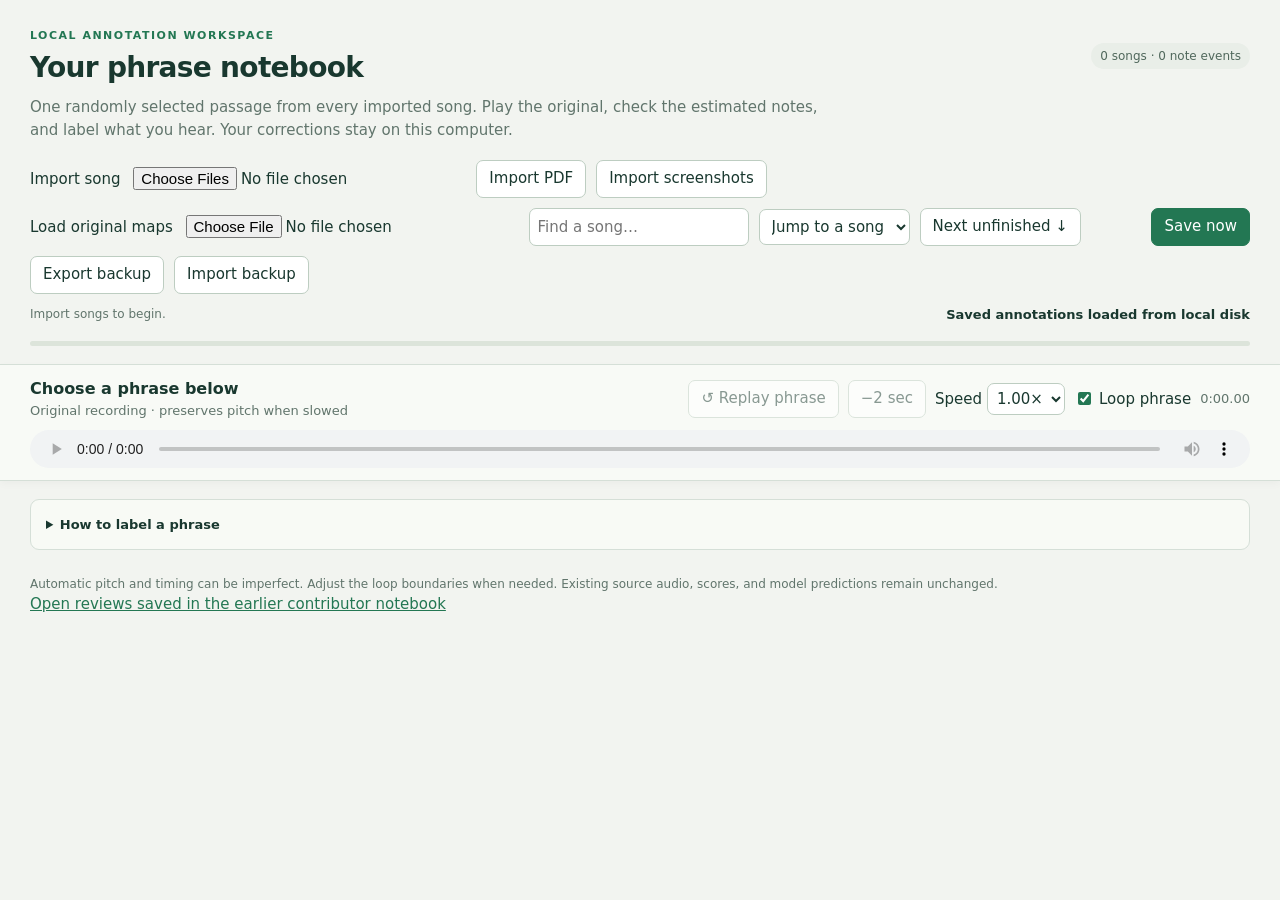
==== commit bd2bd410: "Require off-staff ink for ties and allow separating false pairs" ====
--- a/index.html
+++ b/index.html
@@ -48,7 +48,7 @@
 function metadata(clip,n){return {clip_id:clip.id,song_id:clip.song_id,note_id:n.id,reference_pitch:n.pitch,reference_midi:n.midi,reference_measure:n.measure,source_start_s:n.start_s,source_end_s:n.end_s,source_hashes:clip.source_hashes||{}}}
 function editNote(clip,id,field,value){const n=noteMap.get(id)?.note;if(!n)return;state.records[id]={...metadata(clip,n),...record(id),[field]:value,...(field==='relation'?{relation_source:'user_explicit'}:{}),updated_at:new Date().toISOString()};changed();updateMarkers(id)}
 function editClip(id,field,value){state.clips[id]={...clipState(id),[field]:value,updated_at:new Date().toISOString()};changed()}
-function noteRow(clip,n){const r=record(n.id),suggest=n.suggested_label&&n.suggested_label!=='?'?n.suggested_label:'';return `<tr data-note-row="${esc(n.id)}"><td><button class="note-number" data-select="${esc(n.id)}" aria-label="Select note ${esc(n.index)}">${esc(n.index)}</button>${clip.pdfReference && /:[0-9a-f]{8}-[0-9a-f-]{27}$/i.test(n.id)?'<button data-remove-pin="'+esc(n.id)+'">Remove marker</button>':''}</td><td><div class="reference-pitch">${esc(n.pitch||'Unknown')}</div><div class="reference-time">${stamp(n.start_s)}</div></td><td><input class="syllable" type="text" data-field="syllable" data-note="${esc(n.id)}" value="${esc(r.syllable||'')}" placeholder="What you hear" aria-label="Syllable for note ${n.index}"><div class="suggestion">${suggest?`Suggestion: ${esc(suggest)} <button data-use="${esc(n.id)}">Use</button>`:'No automatic suggestion'}</div></td><td><input class="pitch" type="text" data-field="sung_pitch" data-note="${esc(n.id)}" value="${esc(r.sung_pitch||'')}" placeholder="e.g. B♭3" aria-label="Sung pitch override for note ${n.index}"></td><td><select class="relation" data-field="relation" data-note="${esc(n.id)}" aria-label="Relationship for note ${n.index}">${opts(RELATIONS,r.relation||'syllabic_attack')}</select></td><td><select class="status" data-field="status" data-note="${esc(n.id)}" aria-label="Review status for note ${n.index}">${opts(STATUSES,r.status||'unreviewed')}</select></td><td class="comment-cell"><input type="text" data-field="comment" data-note="${esc(n.id)}" value="${esc(r.comment||'')}" placeholder="Optional note" aria-label="Comment for note ${n.index}"></td></tr>`}
+function noteRow(clip,n){const r=record(n.id),suggest=n.suggested_label&&n.suggested_label!=='?'?n.suggested_label:'';return `<tr data-note-row="${esc(n.id)}"><td><button class="note-number" data-select="${esc(n.id)}" aria-label="Select note ${esc(n.index)}">${esc(n.index)}</button>${canSeparatePair(clip,n)?`<button data-separate="${esc(n.id)}">Separate heads</button>`:''}${clip.pdfReference && /:[0-9a-f]{8}-[0-9a-f-]{27}$/i.test(n.id)?'<button data-remove-pin="'+esc(n.id)+'">Remove marker</button>':''}</td><td><div class="reference-pitch">${esc(n.pitch||'Unknown')}</div><div class="reference-time">${stamp(n.start_s)}</div></td><td><input class="syllable" type="text" data-field="syllable" data-note="${esc(n.id)}" value="${esc(r.syllable||'')}" placeholder="What you hear" aria-label="Syllable for note ${n.index}"><div class="suggestion">${suggest?`Suggestion: ${esc(suggest)} <button data-use="${esc(n.id)}">Use</button>`:'No automatic suggestion'}</div></td><td><input class="pitch" type="text" data-field="sung_pitch" data-note="${esc(n.id)}" value="${esc(r.sung_pitch||'')}" placeholder="e.g. B♭3" aria-label="Sung pitch override for note ${n.index}"></td><td><select class="relation" data-field="relation" data-note="${esc(n.id)}" aria-label="Relationship for note ${n.index}">${opts(RELATIONS,r.relation||'syllabic_attack')}</select></td><td><select class="status" data-field="status" data-note="${esc(n.id)}" aria-label="Review status for note ${n.index}">${opts(STATUSES,r.status||'unreviewed')}</select></td><td class="comment-cell"><input type="text" data-field="comment" data-note="${esc(n.id)}" value="${esc(r.comment||'')}" placeholder="Optional note" aria-label="Comment for note ${n.index}"></td></tr>`}
 function addedHTML(clip){const list=Object.entries(state.records).filter(([id,r])=>r.clip_id===clip.id&&r.added);return list.map(([id,r])=>`<div class="added-note" data-added="${esc(id)}"><div class="row"><span class="pill">Added sung note</span><label>Start (seconds)<input type="number" min="0" step="0.01" data-added-field="start_s" data-id="${esc(id)}" value="${esc(r.start_s??'')}"></label><label>End (seconds)<input type="number" min="0" step="0.01" data-added-field="end_s" data-id="${esc(id)}" value="${esc(r.end_s??'')}"></label><label>Pitch<input type="text" data-added-field="sung_pitch" data-id="${esc(id)}" value="${esc(r.sung_pitch||'')}" placeholder="e.g. F4"></label><label>Syllable<input type="text" data-added-field="syllable" data-id="${esc(id)}" value="${esc(r.syllable||'')}" placeholder="What you hear"></label><label>Relationship<select data-added-field="relation" data-id="${esc(id)}">${opts(RELATIONS,r.relation||'syllabic_attack')}</select></label><label>Status<select data-added-field="status" data-id="${esc(id)}">${opts(STATUSES,r.status||'uncertain')}</select></label><button data-hear-added="${esc(id)}">Hear</button><button class="delete-added" data-delete-added="${esc(id)}" aria-label="Remove added note">Remove</button></div></div>`).join('')}
 function imageHTML(image){const width=image.width||1200,height=image.height||400;const labeled=new Set();return `<div class="score-wrap"><div class="score"><img loading="lazy" src="${esc(image.url)}" width="${width}" height="${height}" alt="Estimated melody">${(image.notes||[]).map(n=>{const r=record(n.id),text=r.syllable||String(n.number ?? ((noteMap.get(n.id)?.note.index)||'?'));const x=n.label_x??n.x,y=n.label_y??Math.max(12,n.y-30);const first=!labeled.has(n.id);labeled.add(n.id);return `${first?`<button class="score-label ${r.syllable?'edited':''} ${r.status==='uncertain'?'uncertain':''}" data-select="${esc(n.id)}" data-marker="${esc(n.id)}" style="left:${x/width*100}%;top:${y/height*100}%" title="${esc(text)}" aria-label="Label for note ${esc(n.number??'')}: ${esc(text)}">${esc(text)}</button>`:''}<button class="head-hit" data-select="${esc(n.id)}" data-head="${esc(n.id)}" style="left:${n.x/width*100}%;top:${n.y/height*100}%" aria-label="Select original note ${esc(n.number??'')}"></button>`}).join('')}</div></div>`}
 function isOverview(c){
@@ -120,5 +120,5 @@
 $('restoreBackup').onclick=()=>{if(!recoveryCopy)return;applyState(recoveryCopy.data);recovering=false;$('recovery').hidden=true;lockRecovery(false);changed()};$('keepDisk').onclick=()=>{recovering=false;recoveryCopy=null;$('recovery').hidden=true;lockRecovery(false);dirty=false;backup();status('Saved disk copy loaded')};$('exportRecovery').onclick=()=>{if(recoveryCopy)download(exported(recoveryCopy.data),'phrase-browser-recovery.json')};$('reloadDisk').onclick=async()=>{try{const p=await loadDisk();revision=p.revision;conflicted=false;dirty=false;$('conflict').hidden=true;applyState(p.data);backup();status('Latest disk copy loaded')}catch(e){announce(e.message,true)}};
 window.addEventListener('beforeunload',e=>{if(dirty){backup();e.preventDefault();e.returnValue=''}});document.addEventListener('visibilitychange',()=>{if(document.hidden&&dirty){backup();save()}});
 async function init(){try{manifest={version:'contributor-v2',clips:await storedClips()};if(!Array.isArray(manifest.clips))throw Error('Dashboard has no clip list');clips=manifest.clips;clipMap=new Map(clips.map(c=>[c.id,c]));let cached;try{cached=JSON.parse(localStorage.getItem(KEY)||'null')}catch(e){}let disk;try{disk=await loadDisk();revision=disk.revision;applyState(disk.data);status('Saved annotations loaded from local disk')}catch(e){if(cached&&validData(cached.data)){applyState(cached.data);revision=Number.isInteger(cached.revision)?cached.revision:0;dirty=true;status('Offline · browser recovery loaded','error');announce('Local annotation storage is not reachable. Your browser recovery copy is loaded; export it before leaving.')}else{applyState({records:{},clips:{},settings:{}});status('Disk storage unavailable','error');announce(e.message+'. Edits will have a browser backup until disk saving reconnects.')}}if(disk&&cached?.dirty&&validData(cached.data)&&JSON.stringify(cached.data)!==JSON.stringify(disk.data)){recoveryCopy=cached;recovering=true;lockRecovery(true);$('recovery').hidden=false;$('recoveryText').textContent='This browser has unsaved work from '+new Date(cached.updated_at).toLocaleString()+'. Choose whether to restore it or keep the saved disk copy. The unsaved backup will not be overwritten until you choose.';status('Unsaved browser backup found','pending')}else if(disk){dirty=false;backup()}updateProgress()}catch(e){$('clips').className='empty';$('clips').textContent='Could not open the annotation notebook: '+e.message;status('Workspace failed to load','error')}}
-</script><script src="printed-alignment.js?v=7"></script><script src="app.js?v=20"></script><script src="original-maps.js?v=2"></script>
+</script><script src="printed-alignment.js?v=8"></script><script src="app.js?v=21"></script><script src="original-maps.js?v=2"></script>
 </body></html>
